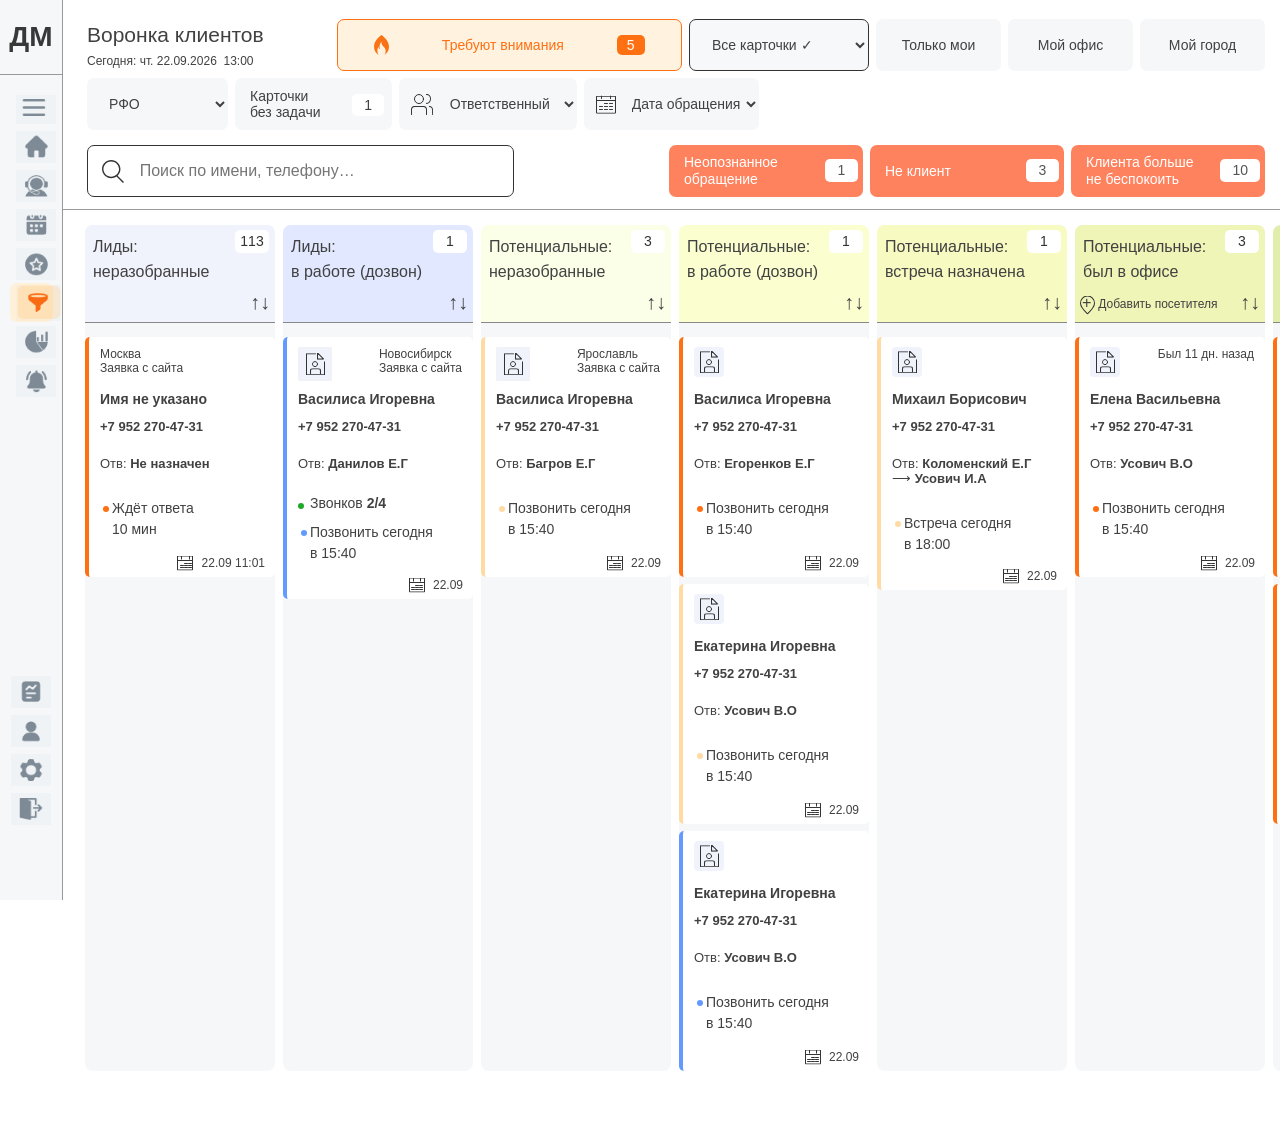
==== panel-notification-2/index.html @ 46eb3a43 "add new version panel-notification" ====
<!doctype html>
<html lang="ru">

<head>
    <meta charset="UTF-8">
    <meta name="viewport" content="width=device-width, initial-scale=1">
    <title>ДМ — Воронка клиентов</title>
    <link rel="stylesheet" href="styles.css">
</head>

<body>
    <aside class="sidebar"><a class="brand" href="./" aria-label="Главная">ДМ</a>
        <nav id="navigation" aria-label="Навигация">
            <button class="nav-item" title="Меню" type="button" aria-label="Меню"><span class="figma-menu-icon" aria-hidden="true"><img src="assets/icons/figma-783.png" alt="" width="40" height="318" style="top:3.9241px"></span></button>
            <button class="nav-item" title="Главная" type="button" aria-label="Главная"><span class="figma-menu-icon" aria-hidden="true"><img src="assets/icons/figma-783.png" alt="" width="40" height="318" style="top:-54.0405px"></span></button>
            <button class="nav-item" title="Клиенты" type="button" aria-label="Клиенты"><span class="figma-menu-icon" aria-hidden="true"><img src="assets/icons/figma-783.png" alt="" width="40" height="318" style="top:-92.6835px"></span></button>
            <button class="nav-item" title="Календарь" type="button" aria-label="Календарь"><span class="figma-menu-icon" aria-hidden="true"><img src="assets/icons/figma-783.png" alt="" width="40" height="318" style="top:-131.3266px"></span></button>
            <button class="nav-item" title="Избранное" type="button" aria-label="Избранное"><span class="figma-menu-icon" aria-hidden="true"><img src="assets/icons/figma-783.png" alt="" width="40" height="318" style="top:-169.9696px"></span></button>
            <button class="nav-item active" title="Воронка клиентов" type="button" aria-label="Воронка клиентов"><span class="figma-menu-icon active-funnel" aria-hidden="true"><img src="assets/icons/figma-784.png" alt="" width="45" height="36"></span></button>
            <button class="nav-item" title="Статистика" type="button" aria-label="Статистика"><span class="figma-menu-icon" aria-hidden="true"><img src="assets/icons/figma-783.png" alt="" width="40" height="318" style="top:-247.2557px"></span></button>
            <button class="nav-item" title="Уведомления" type="button" aria-label="Уведомления"><span class="figma-menu-icon" aria-hidden="true"><img src="assets/icons/figma-783.png" alt="" width="40" height="318" style="top:-285.8987px"></span></button>
        </nav>
        <div class="sidebar-bottom" id="bottom-navigation">
            <span class="nav-item" title="Отчеты"><span class="figma-menu-icon" aria-hidden="true"><img src="assets/icons/figma-781.png" alt="" width="46" height="227" style="top:-17.1210px"></span></span>
            <span class="nav-item" title="Профиль"><span class="figma-menu-icon" aria-hidden="true"><img src="assets/icons/figma-781.png" alt="" width="46" height="227" style="top:-55.8968px"></span></span>
            <span class="nav-item" title="Настройки"><span class="figma-menu-icon" aria-hidden="true"><img src="assets/icons/figma-781.png" alt="" width="46" height="227" style="top:-94.6726px"></span></span>
            <span class="nav-item" title="Выход"><span class="figma-menu-icon" aria-hidden="true"><img src="assets/icons/figma-781.png" alt="" width="46" height="227" style="top:-133.4484px"></span></span>
        </div>
    </aside>
    <main>
        <header class="toolbar">
            <div class="heading">
                <h1>Воронка клиентов</h1><small>Сегодня: чт. 22.09.2026&nbsp; 13:00</small></div>
            <button class="attention" id="attention"> <span class="figma-icon icon-fire" aria-hidden="true" style="width:14.8820px;height:20.0000px"><img src="assets/icons/figma-792.svg" alt="" width="14.882" height="20" style="left:0.0000px;top:0.0000px"></span> Требуют внимания <b>5</b></button>
            <select id="scope" aria-label="Набор карточек">
                <option value="all">Все карточки ✓</option>
                <option value="attention">Требуют внимания</option>
            </select>
            <button class="filter" data-filter="mine">Только мои</button>
            <button class="filter" data-filter="office">Мой офис</button>
            <button class="filter" data-filter="city">Мой город</button>
            <select id="rfo" aria-label="РФО">
                <option value="">РФО</option>
                <option>Москва</option>
                <option>Новосибирск</option>
                <option>Ярославль</option>
            </select>
            <button class="filter no-task" data-filter="no-task">Карточки<br>без задачи <b>1</b></button>
            <label class="select-icon">
                <span><span class="figma-icon icon-users" aria-hidden="true" style="width:22.7559px;height:20.9999px"><img src="assets/icons/figma-797.svg" alt="" width="4.397" height="8.921" style="left:18.3589px;top:12.0788px"><img src="assets/icons/figma-798.svg" alt="" width="5.444" height="9.889" style="left:15.1613px;top:0.0716px"><img src="assets/icons/figma-799.svg" alt="" width="16.484" height="8.921" style="left:0.0000px;top:12.0789px"><img src="assets/icons/figma-800.svg" alt="" width="10.032" height="10.032" style="left:3.2261px;top:0.0000px"></span></span>
                <select id="owner" aria-label="Ответственный">
                    <option value="">Ответственный</option>
                    <option>Усович В.О</option>
                    <option>Данилов Е.Г</option>
                    <option>Багров Е.Г</option>
                    <option>Егоренков Е.Г</option>
                    <option>Коломенский Е.Г</option>
                    <option>Фирстов О.Е</option>
                </select>
            </label>
            <label class="select-icon"><span><span class="figma-icon icon-calendar" aria-hidden="true" style="width:20.0000px;height:18.7426px"><img src="assets/icons/figma-1163.svg" alt="" width="20" height="17.765" style="left:0.0000px;top:0.9776px"><img src="assets/icons/figma-1164.svg" alt="" width="1" height="4.436" style="left:4.8896px;top:0.0000px"><img src="assets/icons/figma-1165.svg" alt="" width="1" height="4.436" style="left:14.1769px;top:0.0000px"><img src="assets/icons/figma-1166.svg" alt="" width="20" height="1" style="left:0.0000px;top:5.5299px"><img src="assets/icons/figma-1167.svg" alt="" width="4.333" height="1" style="left:7.8300px;top:8.4754px"><img src="assets/icons/figma-1168.svg" alt="" width="4.333" height="1" style="left:12.8064px;top:8.4754px"><img src="assets/icons/figma-1169.svg" alt="" width="4.333" height="1" style="left:7.8300px;top:14.4627px"><img src="assets/icons/figma-1170.svg" alt="" width="4.333" height="1" style="left:12.8064px;top:14.4627px"><img src="assets/icons/figma-1171.svg" alt="" width="4.333" height="1" style="left:3.0101px;top:14.4627px"><img src="assets/icons/figma-1172.svg" alt="" width="4.333" height="1" style="left:7.8300px;top:11.4691px"><img src="assets/icons/figma-1173.svg" alt="" width="4.333" height="1" style="left:12.8064px;top:11.4691px"><img src="assets/icons/figma-1174.svg" alt="" width="4.333" height="1" style="left:3.0101px;top:11.3892px"></span></span>
                <select id="date" aria-label="Дата обращения">
                    <option value="">Дата обращения</option>
                    <option value="asc">Сначала старые</option>
                    <option value="desc">Сначала новые</option>
                </select>
            </label>
            <div class="second-row">
                <label class="search">
                    <span><span class="figma-icon icon-search" aria-hidden="true" style="width:21.7000px;height:23.0000px"><img src="assets/icons/figma-1143.svg" alt="" width="21.7" height="23" style="left:0.0000px;top:0.0000px"></span></span>
                    <input id="search" placeholder="Поиск по имени, телефону…" aria-label="Поиск по имени и телефону">
                </label>
                <div class="status-filters">
                    <button data-status="unknown">Неопознанное<br>обращение <b>1</b></button>
                    <button data-status="nonclient">Не клиент <b>3</b></button>
                    <button data-status="stop">Клиента больше<br>не беспокоить <b>10</b></button>
                </div>
            </div>
        </header>
        <section class="board" id="board" aria-label="Воронка клиентов">
            <section class="column" data-stage="0" style="--tint:#f0f2fc">
                <header class="column-head"><span class="count">113</span>
                    <div class="title">Лиды:<br>неразобранные</div><button class="sort" data-sort="0" aria-label="Изменить порядок карточек">↑↓</button></header>
                <div class="cards">
                    <article class="card" draggable="true" title="Перетащите карточку в колонку справа или измените её порядок" tabindex="0" role="button" data-id="0" data-city="Москва" data-attention="true" aria-label="Карточка: Имя не указано" style="--accent:#ff7013;--shade:#fff5ee">
                        <div class="card-top"><span>Москва<br>Заявка с сайта</span></div>
                        <h3>Имя не указано</h3>
                        <div class="phone">+7 952 270-47-31</div>
                        <div class="owner">Отв: <strong>Не назначен</strong></div>

                        <div class="task highlight hover-only">Ждёт ответа<br>10 мин</div>
                        <div class="card-date"><span class="figma-icon icon-card-calendar" aria-hidden="true" style="width:16.3314px;height:15.3170px"><img src="assets/icons/figma-1109.svg" alt="" width="16.331" height="14.528" style="left:0.0004px;top:0.7890px"><img src="assets/icons/figma-1110.svg" alt="" width="1" height="3.773" style="left:3.9456px;top:0.0000px"><img src="assets/icons/figma-1111.svg" alt="" width="1" height="3.773" style="left:11.4397px;top:0.0000px"><img src="assets/icons/figma-1112.svg" alt="" width="16.331" height="1" style="left:0.0000px;top:4.4622px"><img src="assets/icons/figma-1113.svg" alt="" width="3.69" height="1" style="left:6.3182px;top:6.8391px"><img src="assets/icons/figma-1114.svg" alt="" width="3.69" height="1" style="left:10.3337px;top:6.8391px"><img src="assets/icons/figma-1115.svg" alt="" width="3.69" height="1" style="left:6.3182px;top:11.6704px"><img src="assets/icons/figma-1116.svg" alt="" width="3.69" height="1" style="left:10.3337px;top:11.6704px"><img src="assets/icons/figma-1117.svg" alt="" width="3.69" height="1" style="left:2.4290px;top:11.6704px"><img src="assets/icons/figma-1118.svg" alt="" width="3.69" height="1" style="left:6.3182px;top:9.2547px"><img src="assets/icons/figma-1119.svg" alt="" width="3.69" height="1" style="left:10.3337px;top:9.2547px"><img src="assets/icons/figma-1120.svg" alt="" width="3.69" height="1" style="left:2.4290px;top:9.1903px"></span> <span class="date-value">22.09 11:01</span></div>
                    </article>
                </div>
            </section>
            <section class="column" data-stage="1" style="--tint:#e1e8ff">
                <header class="column-head"><span class="count">1</span>
                    <div class="title">Лиды:<br>в работе (дозвон)</div><button class="sort" data-sort="1" aria-label="Изменить порядок карточек">↑↓</button></header>
                <div class="cards">
                    <article class="card" draggable="true" title="Перетащите карточку в колонку справа или измените её порядок" tabindex="0" role="button" data-id="1" data-city="Новосибирск" data-attention="false" aria-label="Карточка: Василиса Игоревна" style="--accent:#639aff;--shade:#edf3ff">
                        <div class="card-top"><span class="document-icon"><span class="figma-icon icon-document" aria-hidden="true" style="width:30.0000px;height:30.0000px"><img src="assets/icons/figma-809.svg" alt="" width="30" height="30" style="left:0.0000px;top:0.0000px"><img src="assets/icons/figma-810.svg" alt="" width="18.654" height="22.185" style="left:5.5591px;top:3.9073px"><img src="assets/icons/figma-811.svg" alt="" width="6.64761" height="6.64761" style="left:17.3275px;top:4.1456px"><img src="assets/icons/figma-812.svg" alt="" width="10.581" height="6.349" style="left:9.5958px;top:18.8675px"><img src="assets/icons/figma-813.svg" alt="" width="6.107" height="6.106" style="left:11.8324px;top:12.0384px"></span></span><span>Новосибирск<br>Заявка с сайта</span></div>
                        <h3>Василиса Игоревна</h3>
                        <div class="phone">+7 952 270-47-31</div>
                        <div class="owner">Отв: <strong>Данилов Е.Г</strong></div>
                        <div class="calls">Звонков <strong>2/4</strong></div>
                        <div class="task highlight hover-only">Позвонить сегодня<br>в 15:40</div>
                        <div class="card-date"><span class="figma-icon icon-card-calendar" aria-hidden="true" style="width:16.3314px;height:15.3170px"><img src="assets/icons/figma-1109.svg" alt="" width="16.331" height="14.528" style="left:0.0004px;top:0.7890px"><img src="assets/icons/figma-1110.svg" alt="" width="1" height="3.773" style="left:3.9456px;top:0.0000px"><img src="assets/icons/figma-1111.svg" alt="" width="1" height="3.773" style="left:11.4397px;top:0.0000px"><img src="assets/icons/figma-1112.svg" alt="" width="16.331" height="1" style="left:0.0000px;top:4.4622px"><img src="assets/icons/figma-1113.svg" alt="" width="3.69" height="1" style="left:6.3182px;top:6.8391px"><img src="assets/icons/figma-1114.svg" alt="" width="3.69" height="1" style="left:10.3337px;top:6.8391px"><img src="assets/icons/figma-1115.svg" alt="" width="3.69" height="1" style="left:6.3182px;top:11.6704px"><img src="assets/icons/figma-1116.svg" alt="" width="3.69" height="1" style="left:10.3337px;top:11.6704px"><img src="assets/icons/figma-1117.svg" alt="" width="3.69" height="1" style="left:2.4290px;top:11.6704px"><img src="assets/icons/figma-1118.svg" alt="" width="3.69" height="1" style="left:6.3182px;top:9.2547px"><img src="assets/icons/figma-1119.svg" alt="" width="3.69" height="1" style="left:10.3337px;top:9.2547px"><img src="assets/icons/figma-1120.svg" alt="" width="3.69" height="1" style="left:2.4290px;top:9.1903px"></span> <span class="date-value">22.09 </span></div>
                    </article>
                </div>
            </section>
            <section class="column" data-stage="2" style="--tint:#fcffe8">
                <header class="column-head"><span class="count">3</span>
                    <div class="title">Потенциальные:<br>неразобранные</div><button class="sort" data-sort="2" aria-label="Изменить порядок карточек">↑↓</button></header>
                <div class="cards">
                    <article class="card" draggable="true" title="Перетащите карточку в колонку справа или измените её порядок" tabindex="0" role="button" data-id="2" data-city="Ярославль" data-attention="false" aria-label="Карточка: Василиса Игоревна" style="--accent:#ffdaa2;--shade:#fff5ee">
                        <div class="card-top"><span class="document-icon"><span class="figma-icon icon-document" aria-hidden="true" style="width:30.0000px;height:30.0000px"><img src="assets/icons/figma-809.svg" alt="" width="30" height="30" style="left:0.0000px;top:0.0000px"><img src="assets/icons/figma-810.svg" alt="" width="18.654" height="22.185" style="left:5.5591px;top:3.9073px"><img src="assets/icons/figma-811.svg" alt="" width="6.64761" height="6.64761" style="left:17.3275px;top:4.1456px"><img src="assets/icons/figma-812.svg" alt="" width="10.581" height="6.349" style="left:9.5958px;top:18.8675px"><img src="assets/icons/figma-813.svg" alt="" width="6.107" height="6.106" style="left:11.8324px;top:12.0384px"></span></span><span>Ярославль<br>Заявка с сайта</span></div>
                        <h3>Василиса Игоревна</h3>
                        <div class="phone">+7 952 270-47-31</div>
                        <div class="owner">Отв: <strong>Багров Е.Г</strong></div>

                        <div class="task highlight hover-only">Позвонить сегодня<br>в 15:40</div>
                        <div class="card-date"><span class="figma-icon icon-card-calendar" aria-hidden="true" style="width:16.3314px;height:15.3170px"><img src="assets/icons/figma-1109.svg" alt="" width="16.331" height="14.528" style="left:0.0004px;top:0.7890px"><img src="assets/icons/figma-1110.svg" alt="" width="1" height="3.773" style="left:3.9456px;top:0.0000px"><img src="assets/icons/figma-1111.svg" alt="" width="1" height="3.773" style="left:11.4397px;top:0.0000px"><img src="assets/icons/figma-1112.svg" alt="" width="16.331" height="1" style="left:0.0000px;top:4.4622px"><img src="assets/icons/figma-1113.svg" alt="" width="3.69" height="1" style="left:6.3182px;top:6.8391px"><img src="assets/icons/figma-1114.svg" alt="" width="3.69" height="1" style="left:10.3337px;top:6.8391px"><img src="assets/icons/figma-1115.svg" alt="" width="3.69" height="1" style="left:6.3182px;top:11.6704px"><img src="assets/icons/figma-1116.svg" alt="" width="3.69" height="1" style="left:10.3337px;top:11.6704px"><img src="assets/icons/figma-1117.svg" alt="" width="3.69" height="1" style="left:2.4290px;top:11.6704px"><img src="assets/icons/figma-1118.svg" alt="" width="3.69" height="1" style="left:6.3182px;top:9.2547px"><img src="assets/icons/figma-1119.svg" alt="" width="3.69" height="1" style="left:10.3337px;top:9.2547px"><img src="assets/icons/figma-1120.svg" alt="" width="3.69" height="1" style="left:2.4290px;top:9.1903px"></span> <span class="date-value">22.09 </span></div>
                    </article>
                </div>
            </section>
            <section class="column" data-stage="3" style="--tint:#fbffd0">
                <header class="column-head"><span class="count">1</span>
                    <div class="title">Потенциальные:<br>в работе (дозвон)</div><button class="sort" data-sort="3" aria-label="Изменить порядок карточек">↑↓</button></header>
                <div class="cards">
                    <article class="card" draggable="true" title="Перетащите карточку в колонку справа или измените её порядок" tabindex="0" role="button" data-id="3" data-city="" data-attention="false" aria-label="Карточка: Василиса Игоревна" style="--accent:#ff7013;--shade:#fff5ee">
                        <div class="card-top"><span><span class="figma-icon icon-document" aria-hidden="true" style="width:30.0000px;height:30.0000px"><img src="assets/icons/figma-809.svg" alt="" width="30" height="30" style="left:0.0000px;top:0.0000px"><img src="assets/icons/figma-810.svg" alt="" width="18.654" height="22.185" style="left:5.5591px;top:3.9073px"><img src="assets/icons/figma-811.svg" alt="" width="6.64761" height="6.64761" style="left:17.3275px;top:4.1456px"><img src="assets/icons/figma-812.svg" alt="" width="10.581" height="6.349" style="left:9.5958px;top:18.8675px"><img src="assets/icons/figma-813.svg" alt="" width="6.107" height="6.106" style="left:11.8324px;top:12.0384px"></span></span></div>
                        <h3>Василиса Игоревна</h3>
                        <div class="phone">+7 952 270-47-31</div>
                        <div class="owner">Отв: <strong>Егоренков Е.Г</strong></div>

                        <div class="task highlight hover-only">Позвонить сегодня<br>в 15:40</div>
                        <div class="card-date"><span class="figma-icon icon-card-calendar" aria-hidden="true" style="width:16.3314px;height:15.3170px"><img src="assets/icons/figma-1109.svg" alt="" width="16.331" height="14.528" style="left:0.0004px;top:0.7890px"><img src="assets/icons/figma-1110.svg" alt="" width="1" height="3.773" style="left:3.9456px;top:0.0000px"><img src="assets/icons/figma-1111.svg" alt="" width="1" height="3.773" style="left:11.4397px;top:0.0000px"><img src="assets/icons/figma-1112.svg" alt="" width="16.331" height="1" style="left:0.0000px;top:4.4622px"><img src="assets/icons/figma-1113.svg" alt="" width="3.69" height="1" style="left:6.3182px;top:6.8391px"><img src="assets/icons/figma-1114.svg" alt="" width="3.69" height="1" style="left:10.3337px;top:6.8391px"><img src="assets/icons/figma-1115.svg" alt="" width="3.69" height="1" style="left:6.3182px;top:11.6704px"><img src="assets/icons/figma-1116.svg" alt="" width="3.69" height="1" style="left:10.3337px;top:11.6704px"><img src="assets/icons/figma-1117.svg" alt="" width="3.69" height="1" style="left:2.4290px;top:11.6704px"><img src="assets/icons/figma-1118.svg" alt="" width="3.69" height="1" style="left:6.3182px;top:9.2547px"><img src="assets/icons/figma-1119.svg" alt="" width="3.69" height="1" style="left:10.3337px;top:9.2547px"><img src="assets/icons/figma-1120.svg" alt="" width="3.69" height="1" style="left:2.4290px;top:9.1903px"></span> <span class="date-value">22.09 </span></div>
                    </article>
                    <article class="card" draggable="true" title="Перетащите карточку в колонку справа или измените её порядок" tabindex="0" role="button" data-id="4" data-city="" data-attention="true" aria-label="Карточка: Екатерина Игоревна" style="--accent:#ffdaa2;--shade:#fff5ee">
                        <div class="card-top"><span><span class="figma-icon icon-document" aria-hidden="true" style="width:30.0000px;height:30.0000px"><img src="assets/icons/figma-809.svg" alt="" width="30" height="30" style="left:0.0000px;top:0.0000px"><img src="assets/icons/figma-810.svg" alt="" width="18.654" height="22.185" style="left:5.5591px;top:3.9073px"><img src="assets/icons/figma-811.svg" alt="" width="6.64761" height="6.64761" style="left:17.3275px;top:4.1456px"><img src="assets/icons/figma-812.svg" alt="" width="10.581" height="6.349" style="left:9.5958px;top:18.8675px"><img src="assets/icons/figma-813.svg" alt="" width="6.107" height="6.106" style="left:11.8324px;top:12.0384px"></span></span></div>
                        <h3>Екатерина Игоревна</h3>
                        <div class="phone">+7 952 270-47-31</div>
                        <div class="owner">Отв: <strong>Усович В.О</strong></div>

                        <div class="task highlight hover-only">Позвонить сегодня<br>в 15:40</div>
                        <div class="card-date"><span class="figma-icon icon-card-calendar" aria-hidden="true" style="width:16.3314px;height:15.3170px"><img src="assets/icons/figma-1109.svg" alt="" width="16.331" height="14.528" style="left:0.0004px;top:0.7890px"><img src="assets/icons/figma-1110.svg" alt="" width="1" height="3.773" style="left:3.9456px;top:0.0000px"><img src="assets/icons/figma-1111.svg" alt="" width="1" height="3.773" style="left:11.4397px;top:0.0000px"><img src="assets/icons/figma-1112.svg" alt="" width="16.331" height="1" style="left:0.0000px;top:4.4622px"><img src="assets/icons/figma-1113.svg" alt="" width="3.69" height="1" style="left:6.3182px;top:6.8391px"><img src="assets/icons/figma-1114.svg" alt="" width="3.69" height="1" style="left:10.3337px;top:6.8391px"><img src="assets/icons/figma-1115.svg" alt="" width="3.69" height="1" style="left:6.3182px;top:11.6704px"><img src="assets/icons/figma-1116.svg" alt="" width="3.69" height="1" style="left:10.3337px;top:11.6704px"><img src="assets/icons/figma-1117.svg" alt="" width="3.69" height="1" style="left:2.4290px;top:11.6704px"><img src="assets/icons/figma-1118.svg" alt="" width="3.69" height="1" style="left:6.3182px;top:9.2547px"><img src="assets/icons/figma-1119.svg" alt="" width="3.69" height="1" style="left:10.3337px;top:9.2547px"><img src="assets/icons/figma-1120.svg" alt="" width="3.69" height="1" style="left:2.4290px;top:9.1903px"></span> <span class="date-value">22.09 </span></div>
                    </article>
                    <article class="card" draggable="true" title="Перетащите карточку в колонку справа или измените её порядок" tabindex="0" role="button" data-id="5" data-city="" data-attention="false" aria-label="Карточка: Екатерина Игоревна" style="--accent:#639aff;--shade:#edf3ff">
                        <div class="card-top"><span><span class="figma-icon icon-document" aria-hidden="true" style="width:30.0000px;height:30.0000px"><img src="assets/icons/figma-809.svg" alt="" width="30" height="30" style="left:0.0000px;top:0.0000px"><img src="assets/icons/figma-810.svg" alt="" width="18.654" height="22.185" style="left:5.5591px;top:3.9073px"><img src="assets/icons/figma-811.svg" alt="" width="6.64761" height="6.64761" style="left:17.3275px;top:4.1456px"><img src="assets/icons/figma-812.svg" alt="" width="10.581" height="6.349" style="left:9.5958px;top:18.8675px"><img src="assets/icons/figma-813.svg" alt="" width="6.107" height="6.106" style="left:11.8324px;top:12.0384px"></span></span></div>
                        <h3>Екатерина Игоревна</h3>
                        <div class="phone">+7 952 270-47-31</div>
                        <div class="owner">Отв: <strong>Усович В.О</strong></div>

                        <div class="task highlight hover-only">Позвонить сегодня<br>в 15:40</div>
                        <div class="card-date"><span class="figma-icon icon-card-calendar" aria-hidden="true" style="width:16.3314px;height:15.3170px"><img src="assets/icons/figma-1109.svg" alt="" width="16.331" height="14.528" style="left:0.0004px;top:0.7890px"><img src="assets/icons/figma-1110.svg" alt="" width="1" height="3.773" style="left:3.9456px;top:0.0000px"><img src="assets/icons/figma-1111.svg" alt="" width="1" height="3.773" style="left:11.4397px;top:0.0000px"><img src="assets/icons/figma-1112.svg" alt="" width="16.331" height="1" style="left:0.0000px;top:4.4622px"><img src="assets/icons/figma-1113.svg" alt="" width="3.69" height="1" style="left:6.3182px;top:6.8391px"><img src="assets/icons/figma-1114.svg" alt="" width="3.69" height="1" style="left:10.3337px;top:6.8391px"><img src="assets/icons/figma-1115.svg" alt="" width="3.69" height="1" style="left:6.3182px;top:11.6704px"><img src="assets/icons/figma-1116.svg" alt="" width="3.69" height="1" style="left:10.3337px;top:11.6704px"><img src="assets/icons/figma-1117.svg" alt="" width="3.69" height="1" style="left:2.4290px;top:11.6704px"><img src="assets/icons/figma-1118.svg" alt="" width="3.69" height="1" style="left:6.3182px;top:9.2547px"><img src="assets/icons/figma-1119.svg" alt="" width="3.69" height="1" style="left:10.3337px;top:9.2547px"><img src="assets/icons/figma-1120.svg" alt="" width="3.69" height="1" style="left:2.4290px;top:9.1903px"></span> <span class="date-value">22.09 </span></div>
                    </article>
                </div>
            </section>
            <section class="column" data-stage="4" style="--tint:#f7fac1">
                <header class="column-head"><span class="count">1</span>
                    <div class="title">Потенциальные:<br>встреча назначена</div><button class="sort" data-sort="4" aria-label="Изменить порядок карточек">↑↓</button></header>
                <div class="cards">
                    <article class="card" draggable="true" title="Перетащите карточку в колонку справа или измените её порядок" tabindex="0" role="button" data-id="6" data-city="" data-attention="false" aria-label="Карточка: Михаил Борисович" style="--accent:#ffdaa2;--shade:#fff5ee">
                        <div class="card-top"><span><span class="figma-icon icon-document" aria-hidden="true" style="width:30.0000px;height:30.0000px"><img src="assets/icons/figma-809.svg" alt="" width="30" height="30" style="left:0.0000px;top:0.0000px"><img src="assets/icons/figma-810.svg" alt="" width="18.654" height="22.185" style="left:5.5591px;top:3.9073px"><img src="assets/icons/figma-811.svg" alt="" width="6.64761" height="6.64761" style="left:17.3275px;top:4.1456px"><img src="assets/icons/figma-812.svg" alt="" width="10.581" height="6.349" style="left:9.5958px;top:18.8675px"><img src="assets/icons/figma-813.svg" alt="" width="6.107" height="6.106" style="left:11.8324px;top:12.0384px"></span></span></div>
                        <h3>Михаил Борисович</h3>
                        <div class="phone">+7 952 270-47-31</div>
                        <div class="owner">Отв: <strong>Коломенский Е.Г</strong><br>⟶ <strong>Усович И.А</strong></div>

                        <div class="task highlight hover-only">Встреча сегодня<br>в 18:00</div>
                        <div class="card-date"><span class="figma-icon icon-card-calendar" aria-hidden="true" style="width:16.3314px;height:15.3170px"><img src="assets/icons/figma-1109.svg" alt="" width="16.331" height="14.528" style="left:0.0004px;top:0.7890px"><img src="assets/icons/figma-1110.svg" alt="" width="1" height="3.773" style="left:3.9456px;top:0.0000px"><img src="assets/icons/figma-1111.svg" alt="" width="1" height="3.773" style="left:11.4397px;top:0.0000px"><img src="assets/icons/figma-1112.svg" alt="" width="16.331" height="1" style="left:0.0000px;top:4.4622px"><img src="assets/icons/figma-1113.svg" alt="" width="3.69" height="1" style="left:6.3182px;top:6.8391px"><img src="assets/icons/figma-1114.svg" alt="" width="3.69" height="1" style="left:10.3337px;top:6.8391px"><img src="assets/icons/figma-1115.svg" alt="" width="3.69" height="1" style="left:6.3182px;top:11.6704px"><img src="assets/icons/figma-1116.svg" alt="" width="3.69" height="1" style="left:10.3337px;top:11.6704px"><img src="assets/icons/figma-1117.svg" alt="" width="3.69" height="1" style="left:2.4290px;top:11.6704px"><img src="assets/icons/figma-1118.svg" alt="" width="3.69" height="1" style="left:6.3182px;top:9.2547px"><img src="assets/icons/figma-1119.svg" alt="" width="3.69" height="1" style="left:10.3337px;top:9.2547px"><img src="assets/icons/figma-1120.svg" alt="" width="3.69" height="1" style="left:2.4290px;top:9.1903px"></span> <span class="date-value">22.09 </span></div>
                    </article>
                </div>
            </section>
            <section class="column" data-stage="5" style="--tint:#eff4b7">
                <header class="column-head"><span class="count">3</span>
                    <div class="title">Потенциальные:<br>был в офисе</div><button class="add-visitor" id="add-visitor"><span class="figma-icon icon-pin" aria-hidden="true" style="width:15.0000px;height:18.5137px"><img src="assets/icons/figma-1186.svg" alt="" width="15" height="18.5137" style="left:0.0000px;top:0.0000px"><span class="visitor-plus">+</span></span> Добавить посетителя</button>
                    <button
                        class="sort" data-sort="5" aria-label="Изменить порядок карточек">↑↓</button>
                </header>
                <div class="cards">
                    <article class="card" draggable="true" title="Перетащите карточку в колонку справа или измените её порядок" tabindex="0" role="button" data-id="7" data-city="" data-attention="false" aria-label="Карточка: Елена Васильевна" style="--accent:#ff7013;--shade:#fff5ee">
                        <div class="card-top"><span><span class="figma-icon icon-document" aria-hidden="true" style="width:30.0000px;height:30.0000px"><img src="assets/icons/figma-809.svg" alt="" width="30" height="30" style="left:0.0000px;top:0.0000px"><img src="assets/icons/figma-810.svg" alt="" width="18.654" height="22.185" style="left:5.5591px;top:3.9073px"><img src="assets/icons/figma-811.svg" alt="" width="6.64761" height="6.64761" style="left:17.3275px;top:4.1456px"><img src="assets/icons/figma-812.svg" alt="" width="10.581" height="6.349" style="left:9.5958px;top:18.8675px"><img src="assets/icons/figma-813.svg" alt="" width="6.107" height="6.106" style="left:11.8324px;top:12.0384px"></span></span> &nbsp; Был 11 дн. назад</div>
                        <h3>Елена Васильевна</h3>
                        <div class="phone">+7 952 270-47-31</div>
                        <div class="owner">Отв: <strong>Усович В.О</strong></div>

                        <div class="task highlight hover-only">Позвонить сегодня<br>в 15:40</div>
                        <div class="card-date"><span class="figma-icon icon-card-calendar" aria-hidden="true" style="width:16.3314px;height:15.3170px"><img src="assets/icons/figma-1109.svg" alt="" width="16.331" height="14.528" style="left:0.0004px;top:0.7890px"><img src="assets/icons/figma-1110.svg" alt="" width="1" height="3.773" style="left:3.9456px;top:0.0000px"><img src="assets/icons/figma-1111.svg" alt="" width="1" height="3.773" style="left:11.4397px;top:0.0000px"><img src="assets/icons/figma-1112.svg" alt="" width="16.331" height="1" style="left:0.0000px;top:4.4622px"><img src="assets/icons/figma-1113.svg" alt="" width="3.69" height="1" style="left:6.3182px;top:6.8391px"><img src="assets/icons/figma-1114.svg" alt="" width="3.69" height="1" style="left:10.3337px;top:6.8391px"><img src="assets/icons/figma-1115.svg" alt="" width="3.69" height="1" style="left:6.3182px;top:11.6704px"><img src="assets/icons/figma-1116.svg" alt="" width="3.69" height="1" style="left:10.3337px;top:11.6704px"><img src="assets/icons/figma-1117.svg" alt="" width="3.69" height="1" style="left:2.4290px;top:11.6704px"><img src="assets/icons/figma-1118.svg" alt="" width="3.69" height="1" style="left:6.3182px;top:9.2547px"><img src="assets/icons/figma-1119.svg" alt="" width="3.69" height="1" style="left:10.3337px;top:9.2547px"><img src="assets/icons/figma-1120.svg" alt="" width="3.69" height="1" style="left:2.4290px;top:9.1903px"></span> <span class="date-value">22.09 </span></div>
                    </article>
                </div>
            </section>
            <section class="column" data-stage="6" style="--tint:#e1eeab">
                <header class="column-head"><span class="count">2</span>
                    <div class="title">Потенциальные:<br>онлайн-заказ</div><button class="sort" data-sort="6" aria-label="Изменить порядок карточек">↑↓</button></header>
                <div class="cards">
                    <article class="card" draggable="true" title="Перетащите карточку в колонку справа или измените её порядок" tabindex="0" role="button" data-id="8" data-city="" data-attention="true" aria-label="Карточка: Елена Васильевна" style="--accent:#ff7013;--shade:#fff5ee">
                        <div class="card-top"><span><span class="figma-icon icon-document" aria-hidden="true" style="width:30.0000px;height:30.0000px"><img src="assets/icons/figma-809.svg" alt="" width="30" height="30" style="left:0.0000px;top:0.0000px"><img src="assets/icons/figma-810.svg" alt="" width="18.654" height="22.185" style="left:5.5591px;top:3.9073px"><img src="assets/icons/figma-811.svg" alt="" width="6.64761" height="6.64761" style="left:17.3275px;top:4.1456px"><img src="assets/icons/figma-812.svg" alt="" width="10.581" height="6.349" style="left:9.5958px;top:18.8675px"><img src="assets/icons/figma-813.svg" alt="" width="6.107" height="6.106" style="left:11.8324px;top:12.0384px"></span></span><button class="bulb" aria-label="Комментарий"><span class="figma-icon icon-bulb" aria-hidden="true" style="width:17.0000px;height:24.7325px"><img src="assets/icons/figma-871.svg" alt="" width="16" height="23.7324" style="left:0.5000px;top:0.5000px"><img src="assets/icons/figma-872.svg" alt="" width="17" height="24.7325" style="left:0.0000px;top:0.0000px"></span></button>
                            <span
                                class="note">Клиент ожидает звонка</span>
                        </div>
                        <h3>Елена Васильевна</h3>
                        <div class="phone">+7 952 270-47-31</div>
                        <div class="owner">Отв: <strong>Усович В.О</strong></div>

                        <div class="task highlight hover-only">Позвонить сегодня<br>в 15:40</div>
                        <div class="card-date"><span class="figma-icon icon-card-calendar" aria-hidden="true" style="width:16.3314px;height:15.3170px"><img src="assets/icons/figma-1109.svg" alt="" width="16.331" height="14.528" style="left:0.0004px;top:0.7890px"><img src="assets/icons/figma-1110.svg" alt="" width="1" height="3.773" style="left:3.9456px;top:0.0000px"><img src="assets/icons/figma-1111.svg" alt="" width="1" height="3.773" style="left:11.4397px;top:0.0000px"><img src="assets/icons/figma-1112.svg" alt="" width="16.331" height="1" style="left:0.0000px;top:4.4622px"><img src="assets/icons/figma-1113.svg" alt="" width="3.69" height="1" style="left:6.3182px;top:6.8391px"><img src="assets/icons/figma-1114.svg" alt="" width="3.69" height="1" style="left:10.3337px;top:6.8391px"><img src="assets/icons/figma-1115.svg" alt="" width="3.69" height="1" style="left:6.3182px;top:11.6704px"><img src="assets/icons/figma-1116.svg" alt="" width="3.69" height="1" style="left:10.3337px;top:11.6704px"><img src="assets/icons/figma-1117.svg" alt="" width="3.69" height="1" style="left:2.4290px;top:11.6704px"><img src="assets/icons/figma-1118.svg" alt="" width="3.69" height="1" style="left:6.3182px;top:9.2547px"><img src="assets/icons/figma-1119.svg" alt="" width="3.69" height="1" style="left:10.3337px;top:9.2547px"><img src="assets/icons/figma-1120.svg" alt="" width="3.69" height="1" style="left:2.4290px;top:9.1903px"></span> <span class="date-value">22.09 </span></div>
                    </article>
                    <article class="card" draggable="true" title="Перетащите карточку в колонку справа или измените её порядок" tabindex="0" role="button" data-id="9" data-city="" data-attention="true" aria-label="Карточка: Елена Васильевна" style="--accent:#ff7013;--shade:#fff5ee">
                        <div class="card-top"><span><span class="figma-icon icon-document" aria-hidden="true" style="width:30.0000px;height:30.0000px"><img src="assets/icons/figma-809.svg" alt="" width="30" height="30" style="left:0.0000px;top:0.0000px"><img src="assets/icons/figma-810.svg" alt="" width="18.654" height="22.185" style="left:5.5591px;top:3.9073px"><img src="assets/icons/figma-811.svg" alt="" width="6.64761" height="6.64761" style="left:17.3275px;top:4.1456px"><img src="assets/icons/figma-812.svg" alt="" width="10.581" height="6.349" style="left:9.5958px;top:18.8675px"><img src="assets/icons/figma-813.svg" alt="" width="6.107" height="6.106" style="left:11.8324px;top:12.0384px"></span></span><button class="bulb" aria-label="Комментарий"><span class="figma-icon icon-bulb" aria-hidden="true" style="width:17.0000px;height:24.7325px"><img src="assets/icons/figma-871.svg" alt="" width="16" height="23.7324" style="left:0.5000px;top:0.5000px"><img src="assets/icons/figma-872.svg" alt="" width="17" height="24.7325" style="left:0.0000px;top:0.0000px"></span></button>
                            <span
                                class="note">Нужна цена установки обычной ограды</span>
                        </div>
                        <h3>Елена Васильевна</h3>
                        <div class="phone">+7 952 270-47-31</div>
                        <div class="owner">Отв: <strong>Усович В.О</strong></div>

                        <div class="task highlight hover-only">Позвонить сегодня<br>в 15:40</div>
                        <div class="card-date"><span class="figma-icon icon-card-calendar" aria-hidden="true" style="width:16.3314px;height:15.3170px"><img src="assets/icons/figma-1109.svg" alt="" width="16.331" height="14.528" style="left:0.0004px;top:0.7890px"><img src="assets/icons/figma-1110.svg" alt="" width="1" height="3.773" style="left:3.9456px;top:0.0000px"><img src="assets/icons/figma-1111.svg" alt="" width="1" height="3.773" style="left:11.4397px;top:0.0000px"><img src="assets/icons/figma-1112.svg" alt="" width="16.331" height="1" style="left:0.0000px;top:4.4622px"><img src="assets/icons/figma-1113.svg" alt="" width="3.69" height="1" style="left:6.3182px;top:6.8391px"><img src="assets/icons/figma-1114.svg" alt="" width="3.69" height="1" style="left:10.3337px;top:6.8391px"><img src="assets/icons/figma-1115.svg" alt="" width="3.69" height="1" style="left:6.3182px;top:11.6704px"><img src="assets/icons/figma-1116.svg" alt="" width="3.69" height="1" style="left:10.3337px;top:11.6704px"><img src="assets/icons/figma-1117.svg" alt="" width="3.69" height="1" style="left:2.4290px;top:11.6704px"><img src="assets/icons/figma-1118.svg" alt="" width="3.69" height="1" style="left:6.3182px;top:9.2547px"><img src="assets/icons/figma-1119.svg" alt="" width="3.69" height="1" style="left:10.3337px;top:9.2547px"><img src="assets/icons/figma-1120.svg" alt="" width="3.69" height="1" style="left:2.4290px;top:9.1903px"></span> <span class="date-value">22.09 </span></div>
                    </article>
                </div>
            </section>
            <section class="column" data-stage="7" style="--tint:#fff0d9">
                <header class="column-head"><span class="count">1</span>
                    <div class="title">Потенциальные:<br>отложенные<br><strong>менее 14 дн.</strong></div><button class="sort" data-sort="7" aria-label="Изменить порядок карточек">↑↓</button></header>
                <div class="cards">
                    <article class="card" draggable="true" title="Перетащите карточку в колонку справа или измените её порядок" tabindex="0" role="button" data-id="10" data-city="" data-attention="false" aria-label="Карточка: Василиса Игоревна" style="--accent:#639aff;--shade:#edf3ff">
                        <div class="card-top"><span><span class="figma-icon icon-document" aria-hidden="true" style="width:30.0000px;height:30.0000px"><img src="assets/icons/figma-809.svg" alt="" width="30" height="30" style="left:0.0000px;top:0.0000px"><img src="assets/icons/figma-810.svg" alt="" width="18.654" height="22.185" style="left:5.5591px;top:3.9073px"><img src="assets/icons/figma-811.svg" alt="" width="6.64761" height="6.64761" style="left:17.3275px;top:4.1456px"><img src="assets/icons/figma-812.svg" alt="" width="10.581" height="6.349" style="left:9.5958px;top:18.8675px"><img src="assets/icons/figma-813.svg" alt="" width="6.107" height="6.106" style="left:11.8324px;top:12.0384px"></span></span></div>
                        <h3>Василиса Игоревна</h3>
                        <div class="phone">+7 952 270-47-31</div>
                        <div class="owner">Отв: <strong>Фирстов О.Е</strong></div>

                        <div class="task highlight hover-only">Вернуться к клиенту<br>12.11</div>
                        <div class="card-date"><span class="figma-icon icon-card-calendar" aria-hidden="true" style="width:16.3314px;height:15.3170px"><img src="assets/icons/figma-1109.svg" alt="" width="16.331" height="14.528" style="left:0.0004px;top:0.7890px"><img src="assets/icons/figma-1110.svg" alt="" width="1" height="3.773" style="left:3.9456px;top:0.0000px"><img src="assets/icons/figma-1111.svg" alt="" width="1" height="3.773" style="left:11.4397px;top:0.0000px"><img src="assets/icons/figma-1112.svg" alt="" width="16.331" height="1" style="left:0.0000px;top:4.4622px"><img src="assets/icons/figma-1113.svg" alt="" width="3.69" height="1" style="left:6.3182px;top:6.8391px"><img src="assets/icons/figma-1114.svg" alt="" width="3.69" height="1" style="left:10.3337px;top:6.8391px"><img src="assets/icons/figma-1115.svg" alt="" width="3.69" height="1" style="left:6.3182px;top:11.6704px"><img src="assets/icons/figma-1116.svg" alt="" width="3.69" height="1" style="left:10.3337px;top:11.6704px"><img src="assets/icons/figma-1117.svg" alt="" width="3.69" height="1" style="left:2.4290px;top:11.6704px"><img src="assets/icons/figma-1118.svg" alt="" width="3.69" height="1" style="left:6.3182px;top:9.2547px"><img src="assets/icons/figma-1119.svg" alt="" width="3.69" height="1" style="left:10.3337px;top:9.2547px"><img src="assets/icons/figma-1120.svg" alt="" width="3.69" height="1" style="left:2.4290px;top:9.1903px"></span> <span class="date-value">22.09 </span></div>
                    </article>
                </div>
            </section>
            <section class="column" data-stage="8" style="--tint:#ff825e">
                <header class="column-head"><span class="count">1</span>
                    <div class="title">Потенциальные:<br>отложенные<br><strong>более 14 дн.</strong></div><button class="sort" data-sort="8" aria-label="Изменить порядок карточек">↑↓</button></header>
                <div class="cards">
                    <article class="card" draggable="true" title="Перетащите карточку в колонку справа или измените её порядок" tabindex="0" role="button" data-id="11" data-city="" data-attention="true" aria-label="Карточка: Елена Васильевна" style="--accent:#ff7013;--shade:#fff5ee">
                        <div class="card-top"><span><span class="figma-icon icon-document" aria-hidden="true" style="width:30.0000px;height:30.0000px"><img src="assets/icons/figma-809.svg" alt="" width="30" height="30" style="left:0.0000px;top:0.0000px"><img src="assets/icons/figma-810.svg" alt="" width="18.654" height="22.185" style="left:5.5591px;top:3.9073px"><img src="assets/icons/figma-811.svg" alt="" width="6.64761" height="6.64761" style="left:17.3275px;top:4.1456px"><img src="assets/icons/figma-812.svg" alt="" width="10.581" height="6.349" style="left:9.5958px;top:18.8675px"><img src="assets/icons/figma-813.svg" alt="" width="6.107" height="6.106" style="left:11.8324px;top:12.0384px"></span></span><button class="bulb" aria-label="Комментарий"><span class="figma-icon icon-bulb" aria-hidden="true" style="width:17.0000px;height:24.7325px"><img src="assets/icons/figma-871.svg" alt="" width="16" height="23.7324" style="left:0.5000px;top:0.5000px"><img src="assets/icons/figma-872.svg" alt="" width="17" height="24.7325" style="left:0.0000px;top:0.0000px"></span></button>
                            <span
                                class="note">Свяжитесь с клиентом</span>
                        </div>
                        <h3>Елена Васильевна</h3>
                        <div class="phone">+7 952 270-47-31</div>
                        <div class="owner">Отв: <strong>Усович В.О</strong></div>

                        <div class="task highlight hover-only">Просрочка<br>11 дн. 07 ч. 13 мин.</div>
                        <div class="card-date"><span class="figma-icon icon-card-calendar" aria-hidden="true" style="width:16.3314px;height:15.3170px"><img src="assets/icons/figma-1109.svg" alt="" width="16.331" height="14.528" style="left:0.0004px;top:0.7890px"><img src="assets/icons/figma-1110.svg" alt="" width="1" height="3.773" style="left:3.9456px;top:0.0000px"><img src="assets/icons/figma-1111.svg" alt="" width="1" height="3.773" style="left:11.4397px;top:0.0000px"><img src="assets/icons/figma-1112.svg" alt="" width="16.331" height="1" style="left:0.0000px;top:4.4622px"><img src="assets/icons/figma-1113.svg" alt="" width="3.69" height="1" style="left:6.3182px;top:6.8391px"><img src="assets/icons/figma-1114.svg" alt="" width="3.69" height="1" style="left:10.3337px;top:6.8391px"><img src="assets/icons/figma-1115.svg" alt="" width="3.69" height="1" style="left:6.3182px;top:11.6704px"><img src="assets/icons/figma-1116.svg" alt="" width="3.69" height="1" style="left:10.3337px;top:11.6704px"><img src="assets/icons/figma-1117.svg" alt="" width="3.69" height="1" style="left:2.4290px;top:11.6704px"><img src="assets/icons/figma-1118.svg" alt="" width="3.69" height="1" style="left:6.3182px;top:9.2547px"><img src="assets/icons/figma-1119.svg" alt="" width="3.69" height="1" style="left:10.3337px;top:9.2547px"><img src="assets/icons/figma-1120.svg" alt="" width="3.69" height="1" style="left:2.4290px;top:9.1903px"></span> <span class="date-value">22.09 </span></div>
                    </article>
                </div>
            </section>
        </section>
        <p class="empty" id="empty" hidden>Карточки не найдены. Измените поиск или фильтры.</p>
    </main>
    <dialog id="client-dialog">
        <form method="dialog"><button class="close" aria-label="Закрыть">×</button></form>
        <div id="client-details">
            <h2 data-detail="name"></h2>
            <p>
                <a data-detail="phone"></a>
            </p>
            <p>Ответственный: <strong data-detail="owner"></strong></p>
            <p data-detail="city-row">Город: <span data-detail="city"></span></p>
            <p data-detail="task"></p>
            <p data-detail="note"></p>
            <p>Дата обращения: <span data-detail="date"></span></p>
        </div>
    </dialog>
    <dialog id="add-dialog">
        <form id="add-form"><button type="button" class="close" id="close-add" aria-label="Закрыть">×</button>
            <h2>Добавить посетителя</h2><label>Имя<input name="name" required placeholder="Имя клиента"></label><label>Телефон<input name="phone" required type="tel" placeholder="+7"></label><label>Ответственный<input name="owner" value="Усович В.О" required></label>
            <button class="submit" type="submit">Добавить</button>
        </form>
    </dialog>
    <template id="visitor-template">
<article class="card" draggable="true" title="Перетащите карточку в колонку справа или измените её порядок" tabindex="0" role="button" data-id="" data-city="" data-attention="false" aria-label="Карточка: " style="--accent:#ff7013;--shade:#fff5ee">
                        <div class="card-top"><span><span class="figma-icon icon-document" aria-hidden="true" style="width:30.0000px;height:30.0000px"><img src="assets/icons/figma-809.svg" alt="" width="30" height="30" style="left:0.0000px;top:0.0000px"><img src="assets/icons/figma-810.svg" alt="" width="18.654" height="22.185" style="left:5.5591px;top:3.9073px"><img src="assets/icons/figma-811.svg" alt="" width="6.64761" height="6.64761" style="left:17.3275px;top:4.1456px"><img src="assets/icons/figma-812.svg" alt="" width="10.581" height="6.349" style="left:9.5958px;top:18.8675px"><img src="assets/icons/figma-813.svg" alt="" width="6.107" height="6.106" style="left:11.8324px;top:12.0384px"></span></span></div>
                        <h3></h3>
                        <div class="phone"></div>
                        <div class="owner">Отв: <strong></strong></div>
                        
                        <div class="task highlight hover-only">Позвонить сегодня<br>в 15:40</div>
                        <div class="card-date"><span class="figma-icon icon-card-calendar" aria-hidden="true" style="width:16.3314px;height:15.3170px"><img src="assets/icons/figma-1109.svg" alt="" width="16.331" height="14.528" style="left:0.0004px;top:0.7890px"><img src="assets/icons/figma-1110.svg" alt="" width="1" height="3.773" style="left:3.9456px;top:0.0000px"><img src="assets/icons/figma-1111.svg" alt="" width="1" height="3.773" style="left:11.4397px;top:0.0000px"><img src="assets/icons/figma-1112.svg" alt="" width="16.331" height="1" style="left:0.0000px;top:4.4622px"><img src="assets/icons/figma-1113.svg" alt="" width="3.69" height="1" style="left:6.3182px;top:6.8391px"><img src="assets/icons/figma-1114.svg" alt="" width="3.69" height="1" style="left:10.3337px;top:6.8391px"><img src="assets/icons/figma-1115.svg" alt="" width="3.69" height="1" style="left:6.3182px;top:11.6704px"><img src="assets/icons/figma-1116.svg" alt="" width="3.69" height="1" style="left:10.3337px;top:11.6704px"><img src="assets/icons/figma-1117.svg" alt="" width="3.69" height="1" style="left:2.4290px;top:11.6704px"><img src="assets/icons/figma-1118.svg" alt="" width="3.69" height="1" style="left:6.3182px;top:9.2547px"><img src="assets/icons/figma-1119.svg" alt="" width="3.69" height="1" style="left:10.3337px;top:9.2547px"><img src="assets/icons/figma-1120.svg" alt="" width="3.69" height="1" style="left:2.4290px;top:9.1903px"></span> <span class="date-value">22.09 </span></div>
                    </article>
    </template>
    <div class="drop-placeholder" id="drop-placeholder" aria-hidden="true" hidden></div>
    <script src="app.js"></script>
</body>

</html>
---- panel-notification-2/styles.css ----
:root {
    font-family: Arial, Helvetica, sans-serif;
    color: #414141;
    background: #fff;
    font-size: 14px;
    --orange: #ff7013;
    --blue: #639aff
}

* {
    box-sizing: border-box
}

body {
    margin: 0
}

button,
input,
select {
    font: inherit;
    color: inherit
}

button,
select {
    cursor: pointer
}

button {
    border: 0
}

button:focus-visible,
a:focus-visible,
select:focus-visible,
input:focus-visible {
    outline: 2px solid #ff7013;
    outline-offset: 3px
}

svg {
    width: 22px;
    height: 22px;
    fill: none;
    stroke: currentColor;
    stroke-width: 1.5;
    stroke-linecap: round;
    stroke-linejoin: round;
    vertical-align: middle
}

.sidebar {
    position: fixed;
    inset: 0 auto 0 0;
    width: 63px;
    background: #f5f7f9;
    border-right: 1px solid #999;
    display: flex;
    flex-direction: column;
    align-items: center
}

.brand {
    height: 75px;
    width: 100%;
    border-bottom: 1px solid #999;
    display: grid;
    place-items: center;
    font-weight: bold;
    font-size: 28px;
    text-decoration: none;
    color: #383838
}

.sidebar nav {
    padding-top: 13px
}

.nav-item {
    display: grid;
    place-items: center;
    width: 43px;
    height: 39px;
    border-radius: 7px;
    color: #87959e;
    background: transparent;
    margin: 0 auto
}

.nav-item.active {
    background: #fff0d9;
    color: var(--orange)
}

.nav-item svg {
    width: 24px;
    height: 24px
}

.sidebar-bottom {
    margin-top: auto;
    padding-bottom: 72px
}

main {
    margin-left: 63px
}

.toolbar {
    padding: 19px 15px 12px 24px;
    border-bottom: 1px solid #999;
    display: flex;
    align-items: center;
    gap: 8px;
    flex-wrap: wrap
}

.heading {
    flex: 1.05;
    min-width: 198px
}

.heading h1 {
    font-size: 21px;
    font-weight: 500;
    margin: 0 0 5px
}

.heading small {
    font-size: 12px;
    white-space: nowrap
}

.toolbar>button,
.toolbar>select,
.select-icon {
    height: 52px;
    border-radius: 7px;
    background: #f5f7f9;
    flex: 1;
    min-width: 112px
}

.toolbar>button {
    font-size: 14px
}

.toolbar>select {
    border: 0;
    padding: 0 18px
}

.toolbar .attention {
    min-width: 221px;
    flex: 1.4;
    border: 1px solid var(--orange);
    color: var(--orange);
    background: #fff2df;
    display: flex;
    align-items: center;
    justify-content: space-around;
    padding: 0 10px
}

.fire {
    font-size: 27px;
    font-weight: bold
}

b {
    font-weight: 500
}

.toolbar b,
.status-filters b {
    background: #fff;
    border-radius: 5px;
    padding: 3px 12px
}

.toolbar .attention b {
    background: var(--orange);
    color: #fff;
    padding: 2px 10px
}

.toolbar #scope {
    border: 1px solid #333;
    background: #f7f8fa;
    min-width: 155px
}

.select-icon {
    display: flex;
    align-items: center;
    padding-left: 12px;
    flex: 1.3;
    min-width: 175px
}

.select-icon select {
    width: 100%;
    height: 100%;
    border: 0;
    background: transparent;
    font-size: 14px;
    padding-left: 12px
}

.no-task {
    position: relative;
    text-align: left;
    padding-left: 15px
}

.no-task b {
    position: absolute;
    right: 8px;
    top: 16px
}

.second-row {
    display: flex;
    justify-content: space-between;
    width: 100%;
    padding-top: 8px;
    gap: 18px
}

.search {
    width: 427px;
    display: flex;
    align-items: center;
    gap: 14px;
    border: 1px solid #333;
    border-radius: 7px;
    height: 52px;
    padding: 0 14px
}

.search input {
    border: 0;
    outline: none;
    width: 100%;
    background: transparent;
    font-size: 16px
}

.status-filters {
    display: flex;
    gap: 7px
}

.status-filters button {
    background: #ff825e;
    color: white;
    text-align: left;
    position: relative;
    padding: 9px 48px 9px 15px;
    border-radius: 7px;
    min-width: 194px;
    line-height: 17px
}

.status-filters b {
    color: #555;
    position: absolute;
    right: 5px;
    top: 14px;
    min-width: 33px;
    text-align: center
}

.filter.active,
.status-filters .active {
    box-shadow: inset 0 0 0 2px #ff7013;
    background: #fff0df;
    color: #f36b0a
}

.board {
    display: grid;
    grid-template-columns: repeat(9, minmax(190px, 1fr));
    gap: 8px;
    padding: 15px 14px 68px 22px;
    overflow-x: auto;
    min-height: calc(100vh - 150px)
}

.column {
    background: #f5f7f9;
    border-radius: 8px;
    min-height: 1210px
}

.column-head {
    border-radius: 8px 8px 0 0
}

.column-head {
    height: 98px;
    padding: 9px 8px;
    position: relative;
    background: var(--tint);
    border-bottom: 1px solid #888;
    line-height: 25px
}

.column-head .count {
    position: absolute;
    right: 6px;
    top: 5px;
    background: white;
    color: #333;
    border-radius: 5px;
    min-width: 34px;
    text-align: center;
    line-height: 23px;
    font-size: 14px
}

.column-head .title {
    padding-right: 29px;
    font-size: 16px
}

.column-head .sort {
    position: absolute;
    bottom: 7px;
    right: 5px;
    background: transparent;
    font-size: 20px;
    padding: 0
}

.add-visitor {
    position: absolute;
    bottom: 5px;
    left: 5px;
    padding: 0;
    font-size: 12px;
    background: none
}

.add-visitor svg {
    width: 18px
}

.column:last-child .column-head {
    color: #fff
}

.cards {
    padding-top: 14px;
    display: flex;
    flex-direction: column;
    gap: 7px
}

.card {
    position: relative;
    background: white;
    border-left: 4px solid var(--accent);
    border-radius: 5px;
    min-height: 240px;
    padding: 10px 11px 32px;
    font-size: 14px;
    cursor: pointer
}

.card:hover {
    box-shadow: 0 3px 10px #25344718
}

.card-top {
    height: 42px;
    display: flex;
    align-items: flex-start;
    justify-content: space-between;
    font-size: 12px
}

.document-icon {
    background: #f0f2f8;
    padding: 2px;
    color: #3d454d
}

.document-icon svg {
    width: 24px;
    height: 24px
}

.card h3 {
    font-size: 14px;
    margin: 2px 0 12px;
    font-weight: 600
}

.phone {
    font-size: 13px;
    font-weight: 600;
    margin-bottom: 22px
}

.owner {
    font-size: 13px;
    margin-bottom: 24px
}

.owner strong {
    font-weight: 600
}

.task {
    line-height: 21px;
    position: relative;
    padding-left: 12px;
    margin-top: 8px
}

.task:before,
.calls:before {
    content: '';
    width: 6px;
    height: 6px;
    background: var(--accent);
    position: absolute;
    left: 0;
    top: 8px;
    border-radius: 50%
}

.task.highlight {
    background: var(--shade, #fff4eb);
    margin-left: -2px;
    padding-left: 14px;
    border-radius: 7px;
    padding-top: 3px;
    padding-bottom: 3px
}

.task.highlight:before {
    left: 5px;
    top: 11px
}

.calls {
    position: relative;
    padding-left: 12px;
    margin-bottom: 4px
}

.calls:before {
    background: #1eaa29
}

.card-date {
    position: absolute;
    bottom: 6px;
    right: 10px;
    font-size: 12px;
    display: flex;
    gap: 8px;
    align-items: center
}

.card-date svg {
    width: 18px;
    height: 18px
}

.bulb {
    color: #ff7013;
    background: transparent;
    padding: 0
}

.bulb svg {
    width: 23px;
    height: 25px
}

.note {
    display: none;
    position: absolute;
    z-index: 2;
    right: 8px;
    top: 56px;
    width: 180px;
    background: white;
    box-shadow: 0 2px 6px #0004;
    border-radius: 6px;
    padding: 16px 10px;
    line-height: 22px
}

.bulb:hover+.note,
.bulb:focus+.note {
    display: block
}

.empty {
    text-align: center;
    padding: 20px
}

dialog {
    border: 1px solid #ddd;
    border-radius: 12px;
    padding: 30px;
    max-width: 420px;
    width: calc(100% - 32px);
    box-shadow: 0 15px 70px #0003
}

dialog::backdrop {
    background: #24303e66
}

.close {
    position: absolute;
    top: 8px;
    right: 12px;
    font-size: 28px;
    background: none
}

dialog h2 {
    margin-top: 0;
    font-size: 22px
}

dialog label {
    display: block;
    margin: 18px 0
}

dialog input {
    display: block;
    width: 100%;
    margin-top: 7px;
    padding: 10px;
    border: 1px solid #bbb;
    border-radius: 5px
}

.submit {
    background: var(--orange);
    color: white;
    padding: 11px 24px;
    border-radius: 6px
}

dialog a {
    color: #e86612
}

@media(min-width:1700px) {
    .board {
        grid-template-columns: repeat(9, minmax(0, 1fr))
    }
}

@media(max-width:1400px) {
    .toolbar {
        gap: 7px
    }
    .heading {
        min-width: 220px
    }
    .toolbar>button,
    .toolbar>select,
    .select-icon {
        flex: initial
    }
    .toolbar .filter {
        min-width: 125px
    }
    .toolbar .no-task {
        min-width: 157px
    }
    .column {
        min-height: calc(100vh - 220px)
    }
}

@media(max-width:700px) {
    .sidebar {
        width: 48px
    }
    .brand {
        font-size: 22px;
        height: 62px
    }
    main {
        margin-left: 48px
    }
    .toolbar {
        padding: 14px 12px
    }
    .heading {
        width: 100%
    }
    .heading h1 {
        font-size: 20px
    }
    .second-row {
        flex-direction: column
    }
    .search {
        width: 100%
    }
    .status-filters {
        overflow: auto
    }
    .status-filters button {
        min-width: 160px;
        font-size: 12px
    }
    .board {
        padding-left: 12px;
        grid-template-columns: repeat(9, 196px)
    }
    .sidebar-bottom {
        padding-bottom: 16px
    }
    .toolbar .attention {
        min-width: 205px
    }
    .column-head .title {
        font-size: 15px
    }
}

.card[draggable="true"] {
    cursor: grab
}

.card.dragging {
    opacity: .35;
    cursor: grabbing
}

.column.drop-target {
    box-shadow: inset 0 0 0 2px #ff7013;
    background: #fff5eb
}

.drop-placeholder {
    height: 5px;
    min-height: 5px;
    background: #ff7013;
    border-radius: 4px;
    margin: 2px 5px;
    box-shadow: 0 0 0 3px #ff701322
}

.board:has(.dragging) {
    -webkit-user-select: none;
    user-select: none
}

.task.highlight.hover-only {
    background: transparent
}

.task.highlight.hover-only:hover {
    background: var(--shade, #fff4eb)
}

.calls {
    border-radius: 7px
}

.calls:hover {
    background: var(--shade, #fff4eb)
}

[hidden] {
    display: none !important;
}

[data-detail="task"] {
    white-space: pre-line;
}


/* Original Figma assets: preserve their native dimensions and layer placement. */

.figma-icon {
    display: inline-block;
    position: relative;
    flex-shrink: 0;
    vertical-align: middle;
}

.figma-icon img {
    position: absolute;
    max-width: none;
    transform: scaleY(-1);
}

.figma-menu-icon {
    display: block;
    position: relative;
    width: 40px;
    height: 32px;
    overflow: hidden;
    mix-blend-mode: multiply;
}

.figma-menu-icon img {
    position: absolute;
    left: 50%;
    transform: translateX(-50%);
    max-width: none;
}

.active-funnel {
    width: 45px;
    height: 36px;
}

.active-funnel img {
    top: 0;
}

.visitor-plus {
    position: absolute;
    top: -4px;
    left: 2px;
    font-size: 16.2px;
    font-weight: 300;
    line-height: 20px;
}

.bulb .figma-icon {
    pointer-events: none;
}
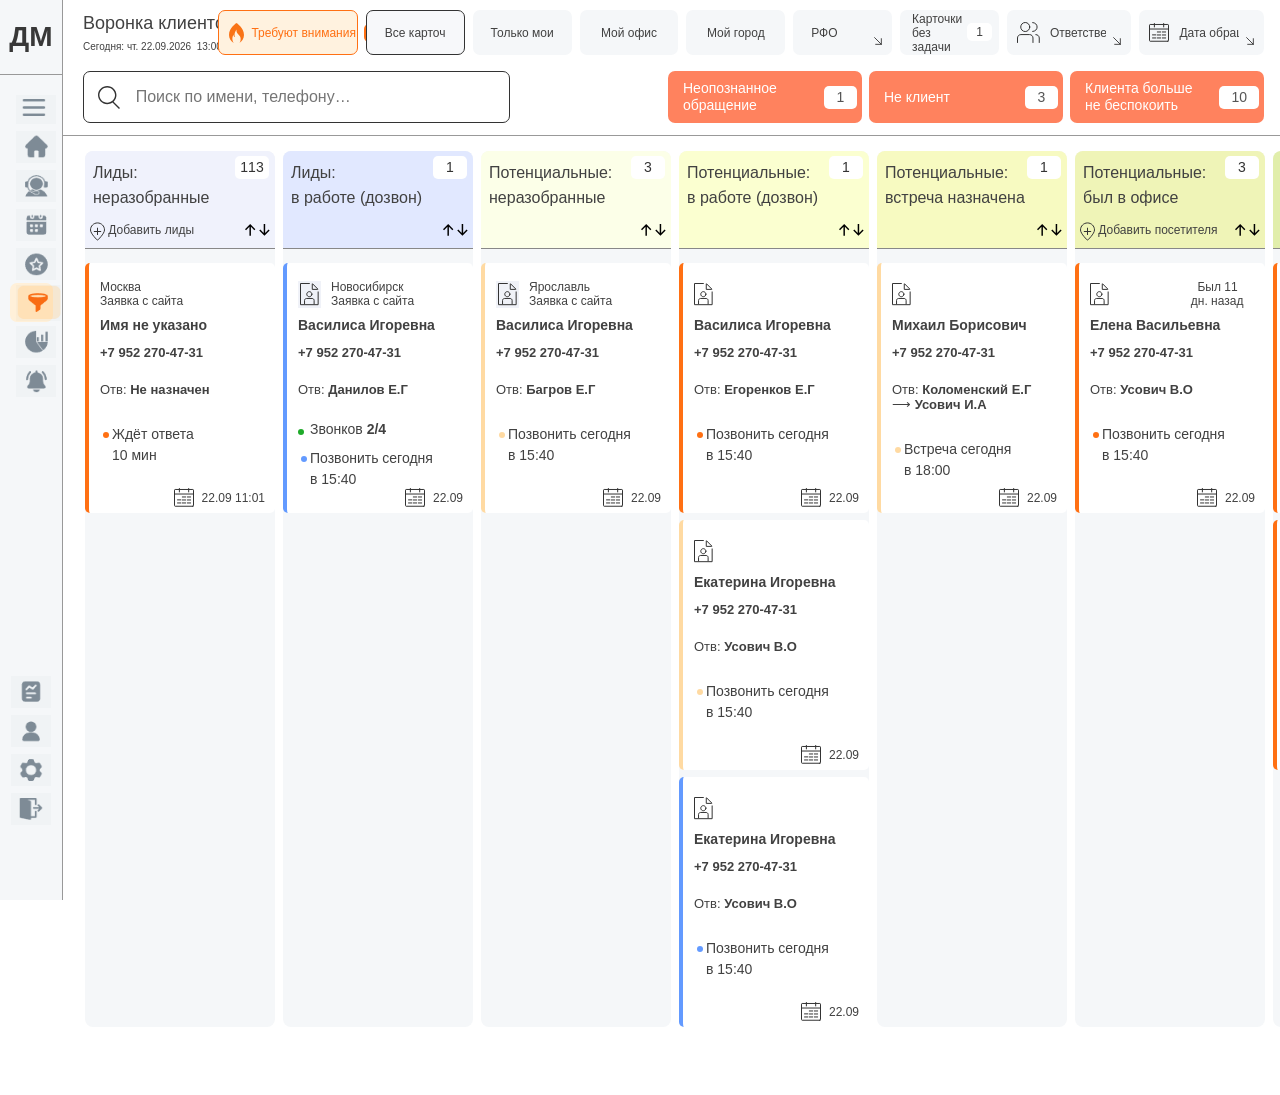
==== commit c1baf095: "fixed font, arrows, widths and all for comments" ====
--- a/panel-notification-2/index.html
+++ b/panel-notification-2/index.html
@@ -11,27 +11,27 @@
 <body>
     <aside class="sidebar"><a class="brand" href="./" aria-label="Главная">ДМ</a>
         <nav id="navigation" aria-label="Навигация">
-            <button class="nav-item" title="Меню" type="button" aria-label="Меню"><span class="figma-menu-icon" aria-hidden="true"><img src="assets/icons/figma-783.png" alt="" width="40" height="318" style="top:3.9241px"></span></button>
-            <button class="nav-item" title="Главная" type="button" aria-label="Главная"><span class="figma-menu-icon" aria-hidden="true"><img src="assets/icons/figma-783.png" alt="" width="40" height="318" style="top:-54.0405px"></span></button>
-            <button class="nav-item" title="Клиенты" type="button" aria-label="Клиенты"><span class="figma-menu-icon" aria-hidden="true"><img src="assets/icons/figma-783.png" alt="" width="40" height="318" style="top:-92.6835px"></span></button>
-            <button class="nav-item" title="Календарь" type="button" aria-label="Календарь"><span class="figma-menu-icon" aria-hidden="true"><img src="assets/icons/figma-783.png" alt="" width="40" height="318" style="top:-131.3266px"></span></button>
-            <button class="nav-item" title="Избранное" type="button" aria-label="Избранное"><span class="figma-menu-icon" aria-hidden="true"><img src="assets/icons/figma-783.png" alt="" width="40" height="318" style="top:-169.9696px"></span></button>
-            <button class="nav-item active" title="Воронка клиентов" type="button" aria-label="Воронка клиентов"><span class="figma-menu-icon active-funnel" aria-hidden="true"><img src="assets/icons/figma-784.png" alt="" width="45" height="36"></span></button>
-            <button class="nav-item" title="Статистика" type="button" aria-label="Статистика"><span class="figma-menu-icon" aria-hidden="true"><img src="assets/icons/figma-783.png" alt="" width="40" height="318" style="top:-247.2557px"></span></button>
-            <button class="nav-item" title="Уведомления" type="button" aria-label="Уведомления"><span class="figma-menu-icon" aria-hidden="true"><img src="assets/icons/figma-783.png" alt="" width="40" height="318" style="top:-285.8987px"></span></button>
+            <button class="nav-item" title="Меню" type="button" aria-label="Меню"><span class="figma-menu-icon" aria-hidden="true"><img src="assets/icons/sidebar-main-icons.png" alt="" width="40" height="318" style="top:3.9241px"></span></button>
+            <button class="nav-item" title="Главная" type="button" aria-label="Главная"><span class="figma-menu-icon" aria-hidden="true"><img src="assets/icons/sidebar-main-icons.png" alt="" width="40" height="318" style="top:-54.0405px"></span></button>
+            <button class="nav-item" title="Клиенты" type="button" aria-label="Клиенты"><span class="figma-menu-icon" aria-hidden="true"><img src="assets/icons/sidebar-main-icons.png" alt="" width="40" height="318" style="top:-92.6835px"></span></button>
+            <button class="nav-item" title="Календарь" type="button" aria-label="Календарь"><span class="figma-menu-icon" aria-hidden="true"><img src="assets/icons/sidebar-main-icons.png" alt="" width="40" height="318" style="top:-131.3266px"></span></button>
+            <button class="nav-item" title="Избранное" type="button" aria-label="Избранное"><span class="figma-menu-icon" aria-hidden="true"><img src="assets/icons/sidebar-main-icons.png" alt="" width="40" height="318" style="top:-169.9696px"></span></button>
+            <button class="nav-item active" title="Воронка клиентов" type="button" aria-label="Воронка клиентов"><span class="figma-menu-icon active-funnel" aria-hidden="true"><img src="assets/icons/sidebar-funnel-active.png" alt="" width="45" height="36"></span></button>
+            <button class="nav-item" title="Статистика" type="button" aria-label="Статистика"><span class="figma-menu-icon" aria-hidden="true"><img src="assets/icons/sidebar-main-icons.png" alt="" width="40" height="318" style="top:-247.2557px"></span></button>
+            <button class="nav-item" title="Уведомления" type="button" aria-label="Уведомления"><span class="figma-menu-icon" aria-hidden="true"><img src="assets/icons/sidebar-main-icons.png" alt="" width="40" height="318" style="top:-285.8987px"></span></button>
         </nav>
         <div class="sidebar-bottom" id="bottom-navigation">
-            <span class="nav-item" title="Отчеты"><span class="figma-menu-icon" aria-hidden="true"><img src="assets/icons/figma-781.png" alt="" width="46" height="227" style="top:-17.1210px"></span></span>
-            <span class="nav-item" title="Профиль"><span class="figma-menu-icon" aria-hidden="true"><img src="assets/icons/figma-781.png" alt="" width="46" height="227" style="top:-55.8968px"></span></span>
-            <span class="nav-item" title="Настройки"><span class="figma-menu-icon" aria-hidden="true"><img src="assets/icons/figma-781.png" alt="" width="46" height="227" style="top:-94.6726px"></span></span>
-            <span class="nav-item" title="Выход"><span class="figma-menu-icon" aria-hidden="true"><img src="assets/icons/figma-781.png" alt="" width="46" height="227" style="top:-133.4484px"></span></span>
+            <span class="nav-item" title="Отчеты"><span class="figma-menu-icon" aria-hidden="true"><img src="assets/icons/sidebar-bottom-icons.png" alt="" width="46" height="227" style="top:-17.1210px"></span></span>
+            <span class="nav-item" title="Профиль"><span class="figma-menu-icon" aria-hidden="true"><img src="assets/icons/sidebar-bottom-icons.png" alt="" width="46" height="227" style="top:-55.8968px"></span></span>
+            <span class="nav-item" title="Настройки"><span class="figma-menu-icon" aria-hidden="true"><img src="assets/icons/sidebar-bottom-icons.png" alt="" width="46" height="227" style="top:-94.6726px"></span></span>
+            <span class="nav-item" title="Выход"><span class="figma-menu-icon" aria-hidden="true"><img src="assets/icons/sidebar-bottom-icons.png" alt="" width="46" height="227" style="top:-133.4484px"></span></span>
         </div>
     </aside>
     <main>
         <header class="toolbar">
             <div class="heading">
                 <h1>Воронка клиентов</h1><small>Сегодня: чт. 22.09.2026&nbsp; 13:00</small></div>
-            <button class="attention" id="attention"> <span class="figma-icon icon-fire" aria-hidden="true" style="width:14.8820px;height:20.0000px"><img src="assets/icons/figma-792.svg" alt="" width="14.882" height="20" style="left:0.0000px;top:0.0000px"></span> Требуют внимания <b>5</b></button>
+            <button class="attention" id="attention"> <span class="figma-icon icon-fire" aria-hidden="true" style="width:14.8820px;height:20.0000px"><img src="assets/icons/attention-flame.svg" alt="" width="14.882" height="20" style="left:0.0000px;top:0.0000px"></span> Требуют внимания <b>5</b></button>
             <select id="scope" aria-label="Набор карточек">
                 <option value="all">Все карточки ✓</option>
                 <option value="attention">Требуют внимания</option>
@@ -47,7 +47,7 @@
             </select>
             <button class="filter no-task" data-filter="no-task">Карточки<br>без задачи <b>1</b></button>
             <label class="select-icon">
-                <span><span class="figma-icon icon-users" aria-hidden="true" style="width:22.7559px;height:20.9999px"><img src="assets/icons/figma-797.svg" alt="" width="4.397" height="8.921" style="left:18.3589px;top:12.0788px"><img src="assets/icons/figma-798.svg" alt="" width="5.444" height="9.889" style="left:15.1613px;top:0.0716px"><img src="assets/icons/figma-799.svg" alt="" width="16.484" height="8.921" style="left:0.0000px;top:12.0789px"><img src="assets/icons/figma-800.svg" alt="" width="10.032" height="10.032" style="left:3.2261px;top:0.0000px"></span></span>
+                <span><img class="ui-icon icon-users" src="assets/icons/users.svg" alt="" aria-hidden="true" width="23" height="21"></span>
                 <select id="owner" aria-label="Ответственный">
                     <option value="">Ответственный</option>
                     <option>Усович В.О</option>
@@ -58,7 +58,7 @@
                     <option>Фирстов О.Е</option>
                 </select>
             </label>
-            <label class="select-icon"><span><span class="figma-icon icon-calendar" aria-hidden="true" style="width:20.0000px;height:18.7426px"><img src="assets/icons/figma-1163.svg" alt="" width="20" height="17.765" style="left:0.0000px;top:0.9776px"><img src="assets/icons/figma-1164.svg" alt="" width="1" height="4.436" style="left:4.8896px;top:0.0000px"><img src="assets/icons/figma-1165.svg" alt="" width="1" height="4.436" style="left:14.1769px;top:0.0000px"><img src="assets/icons/figma-1166.svg" alt="" width="20" height="1" style="left:0.0000px;top:5.5299px"><img src="assets/icons/figma-1167.svg" alt="" width="4.333" height="1" style="left:7.8300px;top:8.4754px"><img src="assets/icons/figma-1168.svg" alt="" width="4.333" height="1" style="left:12.8064px;top:8.4754px"><img src="assets/icons/figma-1169.svg" alt="" width="4.333" height="1" style="left:7.8300px;top:14.4627px"><img src="assets/icons/figma-1170.svg" alt="" width="4.333" height="1" style="left:12.8064px;top:14.4627px"><img src="assets/icons/figma-1171.svg" alt="" width="4.333" height="1" style="left:3.0101px;top:14.4627px"><img src="assets/icons/figma-1172.svg" alt="" width="4.333" height="1" style="left:7.8300px;top:11.4691px"><img src="assets/icons/figma-1173.svg" alt="" width="4.333" height="1" style="left:12.8064px;top:11.4691px"><img src="assets/icons/figma-1174.svg" alt="" width="4.333" height="1" style="left:3.0101px;top:11.3892px"></span></span>
+            <label class="select-icon"><span><img class="ui-icon icon-calendar" src="assets/icons/calendar.svg" alt="" aria-hidden="true" width="20" height="19"></span>
                 <select id="date" aria-label="Дата обращения">
                     <option value="">Дата обращения</option>
                     <option value="asc">Сначала старые</option>
@@ -66,12 +66,16 @@
                 </select>
             </label>
             <div class="second-row">
-                <label class="search">
-                    <span><span class="figma-icon icon-search" aria-hidden="true" style="width:21.7000px;height:23.0000px"><img src="assets/icons/figma-1143.svg" alt="" width="21.7" height="23" style="left:0.0000px;top:0.0000px"></span></span>
+                <div class="search">
+                    <span><span class="figma-icon icon-search" aria-hidden="true" style="width:21.7000px;height:23.0000px"><img src="assets/icons/search.svg" alt="" width="21.7" height="23" style="left:0.0000px;top:0.0000px"></span></span>
                     <input id="search" placeholder="Поиск по имени, телефону…" aria-label="Поиск по имени и телефону">
-                </label>
+                    <button type="button" class="search-clear" id="clear-search" aria-label="Очистить поиск" hidden>×</button>
+                </div>
                 <div class="status-filters">
-                    <button data-status="unknown">Неопознанное<br>обращение <b>1</b></button>
+                    <button data-status="unknown">
+                       <span>Неопознанное<br>обращение </span> 
+                       <b>1</b>
+                    </button>
                     <button data-status="nonclient">Не клиент <b>3</b></button>
                     <button data-status="stop">Клиента больше<br>не беспокоить <b>10</b></button>
                 </div>
@@ -80,175 +84,213 @@
         <section class="board" id="board" aria-label="Воронка клиентов">
             <section class="column" data-stage="0" style="--tint:#f0f2fc">
                 <header class="column-head"><span class="count">113</span>
-                    <div class="title">Лиды:<br>неразобранные</div><button class="sort" data-sort="0" aria-label="Изменить порядок карточек">↑↓</button></header>
+                    <div class="title">Лиды:<br>неразобранные</div><button class="sort" data-sort="0" aria-label="Изменить порядок карточек"><img class="ui-icon icon-sort" src="assets/icons/sort-arrows.svg" alt="" aria-hidden="true" width="25" height="12"></button>
+
+                    <button class="add-visitor" id="add-lid">
+                        <img class="ui-icon icon-pin" src="assets/icons/add-visitor.svg" alt="" aria-hidden="true" width="15" height="21"> Добавить лиды
+                    </button>
+                </header>
                 <div class="cards">
                     <article class="card" draggable="true" title="Перетащите карточку в колонку справа или измените её порядок" tabindex="0" role="button" data-id="0" data-city="Москва" data-attention="true" aria-label="Карточка: Имя не указано" style="--accent:#ff7013;--shade:#fff5ee">
-                        <div class="card-top"><span>Москва<br>Заявка с сайта</span></div>
+                        <div class="card-top">
+                            <span>Москва<br>Заявка с сайта</span>
+                        </div>
                         <h3>Имя не указано</h3>
                         <div class="phone">+7 952 270-47-31</div>
                         <div class="owner">Отв: <strong>Не назначен</strong></div>
 
                         <div class="task highlight hover-only">Ждёт ответа<br>10 мин</div>
-                        <div class="card-date"><span class="figma-icon icon-card-calendar" aria-hidden="true" style="width:16.3314px;height:15.3170px"><img src="assets/icons/figma-1109.svg" alt="" width="16.331" height="14.528" style="left:0.0004px;top:0.7890px"><img src="assets/icons/figma-1110.svg" alt="" width="1" height="3.773" style="left:3.9456px;top:0.0000px"><img src="assets/icons/figma-1111.svg" alt="" width="1" height="3.773" style="left:11.4397px;top:0.0000px"><img src="assets/icons/figma-1112.svg" alt="" width="16.331" height="1" style="left:0.0000px;top:4.4622px"><img src="assets/icons/figma-1113.svg" alt="" width="3.69" height="1" style="left:6.3182px;top:6.8391px"><img src="assets/icons/figma-1114.svg" alt="" width="3.69" height="1" style="left:10.3337px;top:6.8391px"><img src="assets/icons/figma-1115.svg" alt="" width="3.69" height="1" style="left:6.3182px;top:11.6704px"><img src="assets/icons/figma-1116.svg" alt="" width="3.69" height="1" style="left:10.3337px;top:11.6704px"><img src="assets/icons/figma-1117.svg" alt="" width="3.69" height="1" style="left:2.4290px;top:11.6704px"><img src="assets/icons/figma-1118.svg" alt="" width="3.69" height="1" style="left:6.3182px;top:9.2547px"><img src="assets/icons/figma-1119.svg" alt="" width="3.69" height="1" style="left:10.3337px;top:9.2547px"><img src="assets/icons/figma-1120.svg" alt="" width="3.69" height="1" style="left:2.4290px;top:9.1903px"></span> <span class="date-value">22.09 11:01</span></div>
+                        <div class="card-date"><img class="ui-icon icon-card-calendar" src="assets/icons/calendar.svg" alt="" aria-hidden="true" width="20" height="19"> <span class="date-value">22.09 11:01</span></div>
                     </article>
                 </div>
             </section>
             <section class="column" data-stage="1" style="--tint:#e1e8ff">
                 <header class="column-head"><span class="count">1</span>
-                    <div class="title">Лиды:<br>в работе (дозвон)</div><button class="sort" data-sort="1" aria-label="Изменить порядок карточек">↑↓</button></header>
+                    <div class="title">Лиды:<br>в работе (дозвон)</div><button class="sort" data-sort="1" aria-label="Изменить порядок карточек"><img class="ui-icon icon-sort" src="assets/icons/sort-arrows.svg" alt="" aria-hidden="true" width="25" height="12"></button></header>
                 <div class="cards">
                     <article class="card" draggable="true" title="Перетащите карточку в колонку справа или измените её порядок" tabindex="0" role="button" data-id="1" data-city="Новосибирск" data-attention="false" aria-label="Карточка: Василиса Игоревна" style="--accent:#639aff;--shade:#edf3ff">
-                        <div class="card-top"><span class="document-icon"><span class="figma-icon icon-document" aria-hidden="true" style="width:30.0000px;height:30.0000px"><img src="assets/icons/figma-809.svg" alt="" width="30" height="30" style="left:0.0000px;top:0.0000px"><img src="assets/icons/figma-810.svg" alt="" width="18.654" height="22.185" style="left:5.5591px;top:3.9073px"><img src="assets/icons/figma-811.svg" alt="" width="6.64761" height="6.64761" style="left:17.3275px;top:4.1456px"><img src="assets/icons/figma-812.svg" alt="" width="10.581" height="6.349" style="left:9.5958px;top:18.8675px"><img src="assets/icons/figma-813.svg" alt="" width="6.107" height="6.106" style="left:11.8324px;top:12.0384px"></span></span><span>Новосибирск<br>Заявка с сайта</span></div>
+                        <div class="card-top">
+                            <span class="document-icon">
+                                <img class="ui-icon icon-document" src="assets/icons/client-document.svg" alt="" aria-hidden="true" width="19" height="23">
+                            </span>
+                            <span>Новосибирск<br>Заявка с сайта</span>
+                        </div>
                         <h3>Василиса Игоревна</h3>
                         <div class="phone">+7 952 270-47-31</div>
                         <div class="owner">Отв: <strong>Данилов Е.Г</strong></div>
                         <div class="calls">Звонков <strong>2/4</strong></div>
                         <div class="task highlight hover-only">Позвонить сегодня<br>в 15:40</div>
-                        <div class="card-date"><span class="figma-icon icon-card-calendar" aria-hidden="true" style="width:16.3314px;height:15.3170px"><img src="assets/icons/figma-1109.svg" alt="" width="16.331" height="14.528" style="left:0.0004px;top:0.7890px"><img src="assets/icons/figma-1110.svg" alt="" width="1" height="3.773" style="left:3.9456px;top:0.0000px"><img src="assets/icons/figma-1111.svg" alt="" width="1" height="3.773" style="left:11.4397px;top:0.0000px"><img src="assets/icons/figma-1112.svg" alt="" width="16.331" height="1" style="left:0.0000px;top:4.4622px"><img src="assets/icons/figma-1113.svg" alt="" width="3.69" height="1" style="left:6.3182px;top:6.8391px"><img src="assets/icons/figma-1114.svg" alt="" width="3.69" height="1" style="left:10.3337px;top:6.8391px"><img src="assets/icons/figma-1115.svg" alt="" width="3.69" height="1" style="left:6.3182px;top:11.6704px"><img src="assets/icons/figma-1116.svg" alt="" width="3.69" height="1" style="left:10.3337px;top:11.6704px"><img src="assets/icons/figma-1117.svg" alt="" width="3.69" height="1" style="left:2.4290px;top:11.6704px"><img src="assets/icons/figma-1118.svg" alt="" width="3.69" height="1" style="left:6.3182px;top:9.2547px"><img src="assets/icons/figma-1119.svg" alt="" width="3.69" height="1" style="left:10.3337px;top:9.2547px"><img src="assets/icons/figma-1120.svg" alt="" width="3.69" height="1" style="left:2.4290px;top:9.1903px"></span> <span class="date-value">22.09 </span></div>
+                        <div class="card-date"><img class="ui-icon icon-card-calendar" src="assets/icons/calendar.svg" alt="" aria-hidden="true" width="20" height="19"> <span class="date-value">22.09 </span></div>
                     </article>
                 </div>
             </section>
             <section class="column" data-stage="2" style="--tint:#fcffe8">
                 <header class="column-head"><span class="count">3</span>
-                    <div class="title">Потенциальные:<br>неразобранные</div><button class="sort" data-sort="2" aria-label="Изменить порядок карточек">↑↓</button></header>
+                    <div class="title">Потенциальные:<br>неразобранные</div><button class="sort" data-sort="2" aria-label="Изменить порядок карточек"><img class="ui-icon icon-sort" src="assets/icons/sort-arrows.svg" alt="" aria-hidden="true" width="25" height="12"></button></header>
                 <div class="cards">
                     <article class="card" draggable="true" title="Перетащите карточку в колонку справа или измените её порядок" tabindex="0" role="button" data-id="2" data-city="Ярославль" data-attention="false" aria-label="Карточка: Василиса Игоревна" style="--accent:#ffdaa2;--shade:#fff5ee">
-                        <div class="card-top"><span class="document-icon"><span class="figma-icon icon-document" aria-hidden="true" style="width:30.0000px;height:30.0000px"><img src="assets/icons/figma-809.svg" alt="" width="30" height="30" style="left:0.0000px;top:0.0000px"><img src="assets/icons/figma-810.svg" alt="" width="18.654" height="22.185" style="left:5.5591px;top:3.9073px"><img src="assets/icons/figma-811.svg" alt="" width="6.64761" height="6.64761" style="left:17.3275px;top:4.1456px"><img src="assets/icons/figma-812.svg" alt="" width="10.581" height="6.349" style="left:9.5958px;top:18.8675px"><img src="assets/icons/figma-813.svg" alt="" width="6.107" height="6.106" style="left:11.8324px;top:12.0384px"></span></span><span>Ярославль<br>Заявка с сайта</span></div>
+                        <div class="card-top">
+                            <span class="document-icon">
+                                <img class="ui-icon icon-document" src="assets/icons/client-document.svg" alt="" aria-hidden="true" width="19" height="23">
+                            </span>
+                            <span>Ярославль<br>Заявка с сайта</span>
+                        </div>
                         <h3>Василиса Игоревна</h3>
                         <div class="phone">+7 952 270-47-31</div>
                         <div class="owner">Отв: <strong>Багров Е.Г</strong></div>
 
                         <div class="task highlight hover-only">Позвонить сегодня<br>в 15:40</div>
-                        <div class="card-date"><span class="figma-icon icon-card-calendar" aria-hidden="true" style="width:16.3314px;height:15.3170px"><img src="assets/icons/figma-1109.svg" alt="" width="16.331" height="14.528" style="left:0.0004px;top:0.7890px"><img src="assets/icons/figma-1110.svg" alt="" width="1" height="3.773" style="left:3.9456px;top:0.0000px"><img src="assets/icons/figma-1111.svg" alt="" width="1" height="3.773" style="left:11.4397px;top:0.0000px"><img src="assets/icons/figma-1112.svg" alt="" width="16.331" height="1" style="left:0.0000px;top:4.4622px"><img src="assets/icons/figma-1113.svg" alt="" width="3.69" height="1" style="left:6.3182px;top:6.8391px"><img src="assets/icons/figma-1114.svg" alt="" width="3.69" height="1" style="left:10.3337px;top:6.8391px"><img src="assets/icons/figma-1115.svg" alt="" width="3.69" height="1" style="left:6.3182px;top:11.6704px"><img src="assets/icons/figma-1116.svg" alt="" width="3.69" height="1" style="left:10.3337px;top:11.6704px"><img src="assets/icons/figma-1117.svg" alt="" width="3.69" height="1" style="left:2.4290px;top:11.6704px"><img src="assets/icons/figma-1118.svg" alt="" width="3.69" height="1" style="left:6.3182px;top:9.2547px"><img src="assets/icons/figma-1119.svg" alt="" width="3.69" height="1" style="left:10.3337px;top:9.2547px"><img src="assets/icons/figma-1120.svg" alt="" width="3.69" height="1" style="left:2.4290px;top:9.1903px"></span> <span class="date-value">22.09 </span></div>
+                        <div class="card-date"><img class="ui-icon icon-card-calendar" src="assets/icons/calendar.svg" alt="" aria-hidden="true" width="20" height="19"> <span class="date-value">22.09 </span></div>
                     </article>
                 </div>
             </section>
             <section class="column" data-stage="3" style="--tint:#fbffd0">
                 <header class="column-head"><span class="count">1</span>
-                    <div class="title">Потенциальные:<br>в работе (дозвон)</div><button class="sort" data-sort="3" aria-label="Изменить порядок карточек">↑↓</button></header>
+                    <div class="title">Потенциальные:<br>в работе (дозвон)</div><button class="sort" data-sort="3" aria-label="Изменить порядок карточек"><img class="ui-icon icon-sort" src="assets/icons/sort-arrows.svg" alt="" aria-hidden="true" width="25" height="12"></button></header>
                 <div class="cards">
                     <article class="card" draggable="true" title="Перетащите карточку в колонку справа или измените её порядок" tabindex="0" role="button" data-id="3" data-city="" data-attention="false" aria-label="Карточка: Василиса Игоревна" style="--accent:#ff7013;--shade:#fff5ee">
-                        <div class="card-top"><span><span class="figma-icon icon-document" aria-hidden="true" style="width:30.0000px;height:30.0000px"><img src="assets/icons/figma-809.svg" alt="" width="30" height="30" style="left:0.0000px;top:0.0000px"><img src="assets/icons/figma-810.svg" alt="" width="18.654" height="22.185" style="left:5.5591px;top:3.9073px"><img src="assets/icons/figma-811.svg" alt="" width="6.64761" height="6.64761" style="left:17.3275px;top:4.1456px"><img src="assets/icons/figma-812.svg" alt="" width="10.581" height="6.349" style="left:9.5958px;top:18.8675px"><img src="assets/icons/figma-813.svg" alt="" width="6.107" height="6.106" style="left:11.8324px;top:12.0384px"></span></span></div>
+                        <div class="card-top">
+                            <span><img class="ui-icon icon-document" src="assets/icons/client-document.svg" alt="" aria-hidden="true" width="19" height="23"></span>
+                        </div>
                         <h3>Василиса Игоревна</h3>
                         <div class="phone">+7 952 270-47-31</div>
                         <div class="owner">Отв: <strong>Егоренков Е.Г</strong></div>
 
                         <div class="task highlight hover-only">Позвонить сегодня<br>в 15:40</div>
-                        <div class="card-date"><span class="figma-icon icon-card-calendar" aria-hidden="true" style="width:16.3314px;height:15.3170px"><img src="assets/icons/figma-1109.svg" alt="" width="16.331" height="14.528" style="left:0.0004px;top:0.7890px"><img src="assets/icons/figma-1110.svg" alt="" width="1" height="3.773" style="left:3.9456px;top:0.0000px"><img src="assets/icons/figma-1111.svg" alt="" width="1" height="3.773" style="left:11.4397px;top:0.0000px"><img src="assets/icons/figma-1112.svg" alt="" width="16.331" height="1" style="left:0.0000px;top:4.4622px"><img src="assets/icons/figma-1113.svg" alt="" width="3.69" height="1" style="left:6.3182px;top:6.8391px"><img src="assets/icons/figma-1114.svg" alt="" width="3.69" height="1" style="left:10.3337px;top:6.8391px"><img src="assets/icons/figma-1115.svg" alt="" width="3.69" height="1" style="left:6.3182px;top:11.6704px"><img src="assets/icons/figma-1116.svg" alt="" width="3.69" height="1" style="left:10.3337px;top:11.6704px"><img src="assets/icons/figma-1117.svg" alt="" width="3.69" height="1" style="left:2.4290px;top:11.6704px"><img src="assets/icons/figma-1118.svg" alt="" width="3.69" height="1" style="left:6.3182px;top:9.2547px"><img src="assets/icons/figma-1119.svg" alt="" width="3.69" height="1" style="left:10.3337px;top:9.2547px"><img src="assets/icons/figma-1120.svg" alt="" width="3.69" height="1" style="left:2.4290px;top:9.1903px"></span> <span class="date-value">22.09 </span></div>
+                        <div class="card-date"><img class="ui-icon icon-card-calendar" src="assets/icons/calendar.svg" alt="" aria-hidden="true" width="20" height="19"> <span class="date-value">22.09 </span></div>
                     </article>
                     <article class="card" draggable="true" title="Перетащите карточку в колонку справа или измените её порядок" tabindex="0" role="button" data-id="4" data-city="" data-attention="true" aria-label="Карточка: Екатерина Игоревна" style="--accent:#ffdaa2;--shade:#fff5ee">
-                        <div class="card-top"><span><span class="figma-icon icon-document" aria-hidden="true" style="width:30.0000px;height:30.0000px"><img src="assets/icons/figma-809.svg" alt="" width="30" height="30" style="left:0.0000px;top:0.0000px"><img src="assets/icons/figma-810.svg" alt="" width="18.654" height="22.185" style="left:5.5591px;top:3.9073px"><img src="assets/icons/figma-811.svg" alt="" width="6.64761" height="6.64761" style="left:17.3275px;top:4.1456px"><img src="assets/icons/figma-812.svg" alt="" width="10.581" height="6.349" style="left:9.5958px;top:18.8675px"><img src="assets/icons/figma-813.svg" alt="" width="6.107" height="6.106" style="left:11.8324px;top:12.0384px"></span></span></div>
+                        <div class="card-top">
+                            <span><img class="ui-icon icon-document" src="assets/icons/client-document.svg" alt="" aria-hidden="true" width="19" height="23"></span>
+                        </div>
                         <h3>Екатерина Игоревна</h3>
                         <div class="phone">+7 952 270-47-31</div>
                         <div class="owner">Отв: <strong>Усович В.О</strong></div>
 
                         <div class="task highlight hover-only">Позвонить сегодня<br>в 15:40</div>
-                        <div class="card-date"><span class="figma-icon icon-card-calendar" aria-hidden="true" style="width:16.3314px;height:15.3170px"><img src="assets/icons/figma-1109.svg" alt="" width="16.331" height="14.528" style="left:0.0004px;top:0.7890px"><img src="assets/icons/figma-1110.svg" alt="" width="1" height="3.773" style="left:3.9456px;top:0.0000px"><img src="assets/icons/figma-1111.svg" alt="" width="1" height="3.773" style="left:11.4397px;top:0.0000px"><img src="assets/icons/figma-1112.svg" alt="" width="16.331" height="1" style="left:0.0000px;top:4.4622px"><img src="assets/icons/figma-1113.svg" alt="" width="3.69" height="1" style="left:6.3182px;top:6.8391px"><img src="assets/icons/figma-1114.svg" alt="" width="3.69" height="1" style="left:10.3337px;top:6.8391px"><img src="assets/icons/figma-1115.svg" alt="" width="3.69" height="1" style="left:6.3182px;top:11.6704px"><img src="assets/icons/figma-1116.svg" alt="" width="3.69" height="1" style="left:10.3337px;top:11.6704px"><img src="assets/icons/figma-1117.svg" alt="" width="3.69" height="1" style="left:2.4290px;top:11.6704px"><img src="assets/icons/figma-1118.svg" alt="" width="3.69" height="1" style="left:6.3182px;top:9.2547px"><img src="assets/icons/figma-1119.svg" alt="" width="3.69" height="1" style="left:10.3337px;top:9.2547px"><img src="assets/icons/figma-1120.svg" alt="" width="3.69" height="1" style="left:2.4290px;top:9.1903px"></span> <span class="date-value">22.09 </span></div>
+                        <div class="card-date"><img class="ui-icon icon-card-calendar" src="assets/icons/calendar.svg" alt="" aria-hidden="true" width="20" height="19"> <span class="date-value">22.09 </span></div>
                     </article>
                     <article class="card" draggable="true" title="Перетащите карточку в колонку справа или измените её порядок" tabindex="0" role="button" data-id="5" data-city="" data-attention="false" aria-label="Карточка: Екатерина Игоревна" style="--accent:#639aff;--shade:#edf3ff">
-                        <div class="card-top"><span><span class="figma-icon icon-document" aria-hidden="true" style="width:30.0000px;height:30.0000px"><img src="assets/icons/figma-809.svg" alt="" width="30" height="30" style="left:0.0000px;top:0.0000px"><img src="assets/icons/figma-810.svg" alt="" width="18.654" height="22.185" style="left:5.5591px;top:3.9073px"><img src="assets/icons/figma-811.svg" alt="" width="6.64761" height="6.64761" style="left:17.3275px;top:4.1456px"><img src="assets/icons/figma-812.svg" alt="" width="10.581" height="6.349" style="left:9.5958px;top:18.8675px"><img src="assets/icons/figma-813.svg" alt="" width="6.107" height="6.106" style="left:11.8324px;top:12.0384px"></span></span></div>
+                        <div class="card-top">
+                            <span><img class="ui-icon icon-document" src="assets/icons/client-document.svg" alt="" aria-hidden="true" width="19" height="23"></span>
+                        </div>
                         <h3>Екатерина Игоревна</h3>
                         <div class="phone">+7 952 270-47-31</div>
                         <div class="owner">Отв: <strong>Усович В.О</strong></div>
 
                         <div class="task highlight hover-only">Позвонить сегодня<br>в 15:40</div>
-                        <div class="card-date"><span class="figma-icon icon-card-calendar" aria-hidden="true" style="width:16.3314px;height:15.3170px"><img src="assets/icons/figma-1109.svg" alt="" width="16.331" height="14.528" style="left:0.0004px;top:0.7890px"><img src="assets/icons/figma-1110.svg" alt="" width="1" height="3.773" style="left:3.9456px;top:0.0000px"><img src="assets/icons/figma-1111.svg" alt="" width="1" height="3.773" style="left:11.4397px;top:0.0000px"><img src="assets/icons/figma-1112.svg" alt="" width="16.331" height="1" style="left:0.0000px;top:4.4622px"><img src="assets/icons/figma-1113.svg" alt="" width="3.69" height="1" style="left:6.3182px;top:6.8391px"><img src="assets/icons/figma-1114.svg" alt="" width="3.69" height="1" style="left:10.3337px;top:6.8391px"><img src="assets/icons/figma-1115.svg" alt="" width="3.69" height="1" style="left:6.3182px;top:11.6704px"><img src="assets/icons/figma-1116.svg" alt="" width="3.69" height="1" style="left:10.3337px;top:11.6704px"><img src="assets/icons/figma-1117.svg" alt="" width="3.69" height="1" style="left:2.4290px;top:11.6704px"><img src="assets/icons/figma-1118.svg" alt="" width="3.69" height="1" style="left:6.3182px;top:9.2547px"><img src="assets/icons/figma-1119.svg" alt="" width="3.69" height="1" style="left:10.3337px;top:9.2547px"><img src="assets/icons/figma-1120.svg" alt="" width="3.69" height="1" style="left:2.4290px;top:9.1903px"></span> <span class="date-value">22.09 </span></div>
+                        <div class="card-date"><img class="ui-icon icon-card-calendar" src="assets/icons/calendar.svg" alt="" aria-hidden="true" width="20" height="19"> <span class="date-value">22.09 </span></div>
                     </article>
                 </div>
             </section>
             <section class="column" data-stage="4" style="--tint:#f7fac1">
                 <header class="column-head"><span class="count">1</span>
-                    <div class="title">Потенциальные:<br>встреча назначена</div><button class="sort" data-sort="4" aria-label="Изменить порядок карточек">↑↓</button></header>
+                    <div class="title">Потенциальные:<br>встреча назначена</div><button class="sort" data-sort="4" aria-label="Изменить порядок карточек"><img class="ui-icon icon-sort" src="assets/icons/sort-arrows.svg" alt="" aria-hidden="true" width="25" height="12"></button></header>
                 <div class="cards">
                     <article class="card" draggable="true" title="Перетащите карточку в колонку справа или измените её порядок" tabindex="0" role="button" data-id="6" data-city="" data-attention="false" aria-label="Карточка: Михаил Борисович" style="--accent:#ffdaa2;--shade:#fff5ee">
-                        <div class="card-top"><span><span class="figma-icon icon-document" aria-hidden="true" style="width:30.0000px;height:30.0000px"><img src="assets/icons/figma-809.svg" alt="" width="30" height="30" style="left:0.0000px;top:0.0000px"><img src="assets/icons/figma-810.svg" alt="" width="18.654" height="22.185" style="left:5.5591px;top:3.9073px"><img src="assets/icons/figma-811.svg" alt="" width="6.64761" height="6.64761" style="left:17.3275px;top:4.1456px"><img src="assets/icons/figma-812.svg" alt="" width="10.581" height="6.349" style="left:9.5958px;top:18.8675px"><img src="assets/icons/figma-813.svg" alt="" width="6.107" height="6.106" style="left:11.8324px;top:12.0384px"></span></span></div>
+                        <div class="card-top">
+                            <span><img class="ui-icon icon-document" src="assets/icons/client-document.svg" alt="" aria-hidden="true" width="19" height="23"></span>
+                        </div>
                         <h3>Михаил Борисович</h3>
                         <div class="phone">+7 952 270-47-31</div>
                         <div class="owner">Отв: <strong>Коломенский Е.Г</strong><br>⟶ <strong>Усович И.А</strong></div>
 
                         <div class="task highlight hover-only">Встреча сегодня<br>в 18:00</div>
-                        <div class="card-date"><span class="figma-icon icon-card-calendar" aria-hidden="true" style="width:16.3314px;height:15.3170px"><img src="assets/icons/figma-1109.svg" alt="" width="16.331" height="14.528" style="left:0.0004px;top:0.7890px"><img src="assets/icons/figma-1110.svg" alt="" width="1" height="3.773" style="left:3.9456px;top:0.0000px"><img src="assets/icons/figma-1111.svg" alt="" width="1" height="3.773" style="left:11.4397px;top:0.0000px"><img src="assets/icons/figma-1112.svg" alt="" width="16.331" height="1" style="left:0.0000px;top:4.4622px"><img src="assets/icons/figma-1113.svg" alt="" width="3.69" height="1" style="left:6.3182px;top:6.8391px"><img src="assets/icons/figma-1114.svg" alt="" width="3.69" height="1" style="left:10.3337px;top:6.8391px"><img src="assets/icons/figma-1115.svg" alt="" width="3.69" height="1" style="left:6.3182px;top:11.6704px"><img src="assets/icons/figma-1116.svg" alt="" width="3.69" height="1" style="left:10.3337px;top:11.6704px"><img src="assets/icons/figma-1117.svg" alt="" width="3.69" height="1" style="left:2.4290px;top:11.6704px"><img src="assets/icons/figma-1118.svg" alt="" width="3.69" height="1" style="left:6.3182px;top:9.2547px"><img src="assets/icons/figma-1119.svg" alt="" width="3.69" height="1" style="left:10.3337px;top:9.2547px"><img src="assets/icons/figma-1120.svg" alt="" width="3.69" height="1" style="left:2.4290px;top:9.1903px"></span> <span class="date-value">22.09 </span></div>
+                        <div class="card-date"><img class="ui-icon icon-card-calendar" src="assets/icons/calendar.svg" alt="" aria-hidden="true" width="20" height="19"> <span class="date-value">22.09 </span></div>
                     </article>
                 </div>
             </section>
             <section class="column" data-stage="5" style="--tint:#eff4b7">
                 <header class="column-head"><span class="count">3</span>
-                    <div class="title">Потенциальные:<br>был в офисе</div><button class="add-visitor" id="add-visitor"><span class="figma-icon icon-pin" aria-hidden="true" style="width:15.0000px;height:18.5137px"><img src="assets/icons/figma-1186.svg" alt="" width="15" height="18.5137" style="left:0.0000px;top:0.0000px"><span class="visitor-plus">+</span></span> Добавить посетителя</button>
-                    <button
-                        class="sort" data-sort="5" aria-label="Изменить порядок карточек">↑↓</button>
+                    <div class="title">Потенциальные:<br>был в офисе</div>
+                    <button class="add-visitor" id="add-visitor">
+                        <img class="ui-icon icon-pin" src="assets/icons/add-visitor.svg" alt="" aria-hidden="true" width="15" height="21"> Добавить посетителя
+                    </button>
+                    <button class="sort" data-sort="5" aria-label="Изменить порядок карточек"><img class="ui-icon icon-sort" src="assets/icons/sort-arrows.svg" alt="" aria-hidden="true" width="25" height="12"></button>
                 </header>
                 <div class="cards">
                     <article class="card" draggable="true" title="Перетащите карточку в колонку справа или измените её порядок" tabindex="0" role="button" data-id="7" data-city="" data-attention="false" aria-label="Карточка: Елена Васильевна" style="--accent:#ff7013;--shade:#fff5ee">
-                        <div class="card-top"><span><span class="figma-icon icon-document" aria-hidden="true" style="width:30.0000px;height:30.0000px"><img src="assets/icons/figma-809.svg" alt="" width="30" height="30" style="left:0.0000px;top:0.0000px"><img src="assets/icons/figma-810.svg" alt="" width="18.654" height="22.185" style="left:5.5591px;top:3.9073px"><img src="assets/icons/figma-811.svg" alt="" width="6.64761" height="6.64761" style="left:17.3275px;top:4.1456px"><img src="assets/icons/figma-812.svg" alt="" width="10.581" height="6.349" style="left:9.5958px;top:18.8675px"><img src="assets/icons/figma-813.svg" alt="" width="6.107" height="6.106" style="left:11.8324px;top:12.0384px"></span></span> &nbsp; Был 11 дн. назад</div>
+                        <div class="card-top">
+                            <span><img class="ui-icon icon-document" src="assets/icons/client-document.svg" alt="" aria-hidden="true" width="19" height="23"></span> &nbsp; Был 11 дн. назад
+                        </div>
                         <h3>Елена Васильевна</h3>
                         <div class="phone">+7 952 270-47-31</div>
                         <div class="owner">Отв: <strong>Усович В.О</strong></div>
 
                         <div class="task highlight hover-only">Позвонить сегодня<br>в 15:40</div>
-                        <div class="card-date"><span class="figma-icon icon-card-calendar" aria-hidden="true" style="width:16.3314px;height:15.3170px"><img src="assets/icons/figma-1109.svg" alt="" width="16.331" height="14.528" style="left:0.0004px;top:0.7890px"><img src="assets/icons/figma-1110.svg" alt="" width="1" height="3.773" style="left:3.9456px;top:0.0000px"><img src="assets/icons/figma-1111.svg" alt="" width="1" height="3.773" style="left:11.4397px;top:0.0000px"><img src="assets/icons/figma-1112.svg" alt="" width="16.331" height="1" style="left:0.0000px;top:4.4622px"><img src="assets/icons/figma-1113.svg" alt="" width="3.69" height="1" style="left:6.3182px;top:6.8391px"><img src="assets/icons/figma-1114.svg" alt="" width="3.69" height="1" style="left:10.3337px;top:6.8391px"><img src="assets/icons/figma-1115.svg" alt="" width="3.69" height="1" style="left:6.3182px;top:11.6704px"><img src="assets/icons/figma-1116.svg" alt="" width="3.69" height="1" style="left:10.3337px;top:11.6704px"><img src="assets/icons/figma-1117.svg" alt="" width="3.69" height="1" style="left:2.4290px;top:11.6704px"><img src="assets/icons/figma-1118.svg" alt="" width="3.69" height="1" style="left:6.3182px;top:9.2547px"><img src="assets/icons/figma-1119.svg" alt="" width="3.69" height="1" style="left:10.3337px;top:9.2547px"><img src="assets/icons/figma-1120.svg" alt="" width="3.69" height="1" style="left:2.4290px;top:9.1903px"></span> <span class="date-value">22.09 </span></div>
+                        <div class="card-date"><img class="ui-icon icon-card-calendar" src="assets/icons/calendar.svg" alt="" aria-hidden="true" width="20" height="19"> <span class="date-value">22.09 </span></div>
                     </article>
                 </div>
             </section>
             <section class="column" data-stage="6" style="--tint:#e1eeab">
                 <header class="column-head"><span class="count">2</span>
-                    <div class="title">Потенциальные:<br>онлайн-заказ</div><button class="sort" data-sort="6" aria-label="Изменить порядок карточек">↑↓</button></header>
+                    <div class="title">Потенциальные:<br>онлайн-заказ</div><button class="sort" data-sort="6" aria-label="Изменить порядок карточек"><img class="ui-icon icon-sort" src="assets/icons/sort-arrows.svg" alt="" aria-hidden="true" width="25" height="12"></button></header>
                 <div class="cards">
                     <article class="card" draggable="true" title="Перетащите карточку в колонку справа или измените её порядок" tabindex="0" role="button" data-id="8" data-city="" data-attention="true" aria-label="Карточка: Елена Васильевна" style="--accent:#ff7013;--shade:#fff5ee">
-                        <div class="card-top"><span><span class="figma-icon icon-document" aria-hidden="true" style="width:30.0000px;height:30.0000px"><img src="assets/icons/figma-809.svg" alt="" width="30" height="30" style="left:0.0000px;top:0.0000px"><img src="assets/icons/figma-810.svg" alt="" width="18.654" height="22.185" style="left:5.5591px;top:3.9073px"><img src="assets/icons/figma-811.svg" alt="" width="6.64761" height="6.64761" style="left:17.3275px;top:4.1456px"><img src="assets/icons/figma-812.svg" alt="" width="10.581" height="6.349" style="left:9.5958px;top:18.8675px"><img src="assets/icons/figma-813.svg" alt="" width="6.107" height="6.106" style="left:11.8324px;top:12.0384px"></span></span><button class="bulb" aria-label="Комментарий"><span class="figma-icon icon-bulb" aria-hidden="true" style="width:17.0000px;height:24.7325px"><img src="assets/icons/figma-871.svg" alt="" width="16" height="23.7324" style="left:0.5000px;top:0.5000px"><img src="assets/icons/figma-872.svg" alt="" width="17" height="24.7325" style="left:0.0000px;top:0.0000px"></span></button>
-                            <span
-                                class="note">Клиент ожидает звонка</span>
+                        <div class="card-top">
+                            <span><img class="ui-icon icon-document" src="assets/icons/client-document.svg" alt="" aria-hidden="true" width="19" height="23"></span>
+                            <button class="bulb" aria-label="Комментарий"><span class="figma-icon icon-bulb" aria-hidden="true" style="width:17.0000px;height:24.7325px"><img src="assets/icons/comment-lightbulb-fill.svg" alt="" width="16" height="23.7324" style="left:0.5000px;top:0.5000px"><img src="assets/icons/comment-lightbulb-outline.svg" alt="" width="17" height="24.7325" style="left:0.0000px;top:0.0000px"></span></b
+                                    utton>
+                                <span class="note">Клиент ожидает звонка</span>
                         </div>
                         <h3>Елена Васильевна</h3>
                         <div class="phone">+7 952 270-47-31</div>
                         <div class="owner">Отв: <strong>Усович В.О</strong></div>
 
                         <div class="task highlight hover-only">Позвонить сегодня<br>в 15:40</div>
-                        <div class="card-date"><span class="figma-icon icon-card-calendar" aria-hidden="true" style="width:16.3314px;height:15.3170px"><img src="assets/icons/figma-1109.svg" alt="" width="16.331" height="14.528" style="left:0.0004px;top:0.7890px"><img src="assets/icons/figma-1110.svg" alt="" width="1" height="3.773" style="left:3.9456px;top:0.0000px"><img src="assets/icons/figma-1111.svg" alt="" width="1" height="3.773" style="left:11.4397px;top:0.0000px"><img src="assets/icons/figma-1112.svg" alt="" width="16.331" height="1" style="left:0.0000px;top:4.4622px"><img src="assets/icons/figma-1113.svg" alt="" width="3.69" height="1" style="left:6.3182px;top:6.8391px"><img src="assets/icons/figma-1114.svg" alt="" width="3.69" height="1" style="left:10.3337px;top:6.8391px"><img src="assets/icons/figma-1115.svg" alt="" width="3.69" height="1" style="left:6.3182px;top:11.6704px"><img src="assets/icons/figma-1116.svg" alt="" width="3.69" height="1" style="left:10.3337px;top:11.6704px"><img src="assets/icons/figma-1117.svg" alt="" width="3.69" height="1" style="left:2.4290px;top:11.6704px"><img src="assets/icons/figma-1118.svg" alt="" width="3.69" height="1" style="left:6.3182px;top:9.2547px"><img src="assets/icons/figma-1119.svg" alt="" width="3.69" height="1" style="left:10.3337px;top:9.2547px"><img src="assets/icons/figma-1120.svg" alt="" width="3.69" height="1" style="left:2.4290px;top:9.1903px"></span> <span class="date-value">22.09 </span></div>
+                        <div class="card-date"><img class="ui-icon icon-card-calendar" src="assets/icons/calendar.svg" alt="" aria-hidden="true" width="20" height="19">                            <span class="date-value">22.09 </span></div>
                     </article>
                     <article class="card" draggable="true" title="Перетащите карточку в колонку справа или измените её порядок" tabindex="0" role="button" data-id="9" data-city="" data-attention="true" aria-label="Карточка: Елена Васильевна" style="--accent:#ff7013;--shade:#fff5ee">
-                        <div class="card-top"><span><span class="figma-icon icon-document" aria-hidden="true" style="width:30.0000px;height:30.0000px"><img src="assets/icons/figma-809.svg" alt="" width="30" height="30" style="left:0.0000px;top:0.0000px"><img src="assets/icons/figma-810.svg" alt="" width="18.654" height="22.185" style="left:5.5591px;top:3.9073px"><img src="assets/icons/figma-811.svg" alt="" width="6.64761" height="6.64761" style="left:17.3275px;top:4.1456px"><img src="assets/icons/figma-812.svg" alt="" width="10.581" height="6.349" style="left:9.5958px;top:18.8675px"><img src="assets/icons/figma-813.svg" alt="" width="6.107" height="6.106" style="left:11.8324px;top:12.0384px"></span></span><button class="bulb" aria-label="Комментарий"><span class="figma-icon icon-bulb" aria-hidden="true" style="width:17.0000px;height:24.7325px"><img src="assets/icons/figma-871.svg" alt="" width="16" height="23.7324" style="left:0.5000px;top:0.5000px"><img src="assets/icons/figma-872.svg" alt="" width="17" height="24.7325" style="left:0.0000px;top:0.0000px"></span></button>
-                            <span
-                                class="note">Нужна цена установки обычной ограды</span>
+                        <div class="card-top">
+                            <span><img class="ui-icon icon-document" src="assets/icons/client-document.svg" alt="" aria-hidden="true" width="19" height="23"></span>
+                            <button
+                                class="bulb" aria-label="Комментарий"><span class="figma-icon icon-bulb" aria-hidden="true" style="width:17.0000px;height:24.7325px"><img src="assets/icons/comment-lightbulb-fill.svg" alt="" width="16" height="23.7324" style="left:0.5000px;top:0.5000px"><img src="assets/icons/comment-lightbulb-outline.svg" alt="" width="17" height="24.7325" style="left:0.0000px;top:0.0000px"></span></b
+                                    utton>
+                                <span class="note">Нужна цена установки обычной ограды</span>
                         </div>
                         <h3>Елена Васильевна</h3>
                         <div class="phone">+7 952 270-47-31</div>
                         <div class="owner">Отв: <strong>Усович В.О</strong></div>
 
                         <div class="task highlight hover-only">Позвонить сегодня<br>в 15:40</div>
-                        <div class="card-date"><span class="figma-icon icon-card-calendar" aria-hidden="true" style="width:16.3314px;height:15.3170px"><img src="assets/icons/figma-1109.svg" alt="" width="16.331" height="14.528" style="left:0.0004px;top:0.7890px"><img src="assets/icons/figma-1110.svg" alt="" width="1" height="3.773" style="left:3.9456px;top:0.0000px"><img src="assets/icons/figma-1111.svg" alt="" width="1" height="3.773" style="left:11.4397px;top:0.0000px"><img src="assets/icons/figma-1112.svg" alt="" width="16.331" height="1" style="left:0.0000px;top:4.4622px"><img src="assets/icons/figma-1113.svg" alt="" width="3.69" height="1" style="left:6.3182px;top:6.8391px"><img src="assets/icons/figma-1114.svg" alt="" width="3.69" height="1" style="left:10.3337px;top:6.8391px"><img src="assets/icons/figma-1115.svg" alt="" width="3.69" height="1" style="left:6.3182px;top:11.6704px"><img src="assets/icons/figma-1116.svg" alt="" width="3.69" height="1" style="left:10.3337px;top:11.6704px"><img src="assets/icons/figma-1117.svg" alt="" width="3.69" height="1" style="left:2.4290px;top:11.6704px"><img src="assets/icons/figma-1118.svg" alt="" width="3.69" height="1" style="left:6.3182px;top:9.2547px"><img src="assets/icons/figma-1119.svg" alt="" width="3.69" height="1" style="left:10.3337px;top:9.2547px"><img src="assets/icons/figma-1120.svg" alt="" width="3.69" height="1" style="left:2.4290px;top:9.1903px"></span> <span class="date-value">22.09 </span></div>
+                        <div class="card-date"><img class="ui-icon icon-card-calendar" src="assets/icons/calendar.svg" alt="" aria-hidden="true" width="20" height="19">                            <span class="date-value">22.09 </span></div>
                     </article>
                 </div>
             </section>
             <section class="column" data-stage="7" style="--tint:#fff0d9">
                 <header class="column-head"><span class="count">1</span>
-                    <div class="title">Потенциальные:<br>отложенные<br><strong>менее 14 дн.</strong></div><button class="sort" data-sort="7" aria-label="Изменить порядок карточек">↑↓</button></header>
-                <div class="cards">
-                    <article class="card" draggable="true" title="Перетащите карточку в колонку справа или измените её порядок" tabindex="0" role="button" data-id="10" data-city="" data-attention="false" aria-label="Карточка: Василиса Игоревна" style="--accent:#639aff;--shade:#edf3ff">
-                        <div class="card-top"><span><span class="figma-icon icon-document" aria-hidden="true" style="width:30.0000px;height:30.0000px"><img src="assets/icons/figma-809.svg" alt="" width="30" height="30" style="left:0.0000px;top:0.0000px"><img src="assets/icons/figma-810.svg" alt="" width="18.654" height="22.185" style="left:5.5591px;top:3.9073px"><img src="assets/icons/figma-811.svg" alt="" width="6.64761" height="6.64761" style="left:17.3275px;top:4.1456px"><img src="assets/icons/figma-812.svg" alt="" width="10.581" height="6.349" style="left:9.5958px;top:18.8675px"><img src="assets/icons/figma-813.svg" alt="" width="6.107" height="6.106" style="left:11.8324px;top:12.0384px"></span></span></div>
-                        <h3>Василиса Игоревна</h3>
-                        <div class="phone">+7 952 270-47-31</div>
-                        <div class="owner">Отв: <strong>Фирстов О.Е</strong></div>
-
-                        <div class="task highlight hover-only">Вернуться к клиенту<br>12.11</div>
-                        <div class="card-date"><span class="figma-icon icon-card-calendar" aria-hidden="true" style="width:16.3314px;height:15.3170px"><img src="assets/icons/figma-1109.svg" alt="" width="16.331" height="14.528" style="left:0.0004px;top:0.7890px"><img src="assets/icons/figma-1110.svg" alt="" width="1" height="3.773" style="left:3.9456px;top:0.0000px"><img src="assets/icons/figma-1111.svg" alt="" width="1" height="3.773" style="left:11.4397px;top:0.0000px"><img src="assets/icons/figma-1112.svg" alt="" width="16.331" height="1" style="left:0.0000px;top:4.4622px"><img src="assets/icons/figma-1113.svg" alt="" width="3.69" height="1" style="left:6.3182px;top:6.8391px"><img src="assets/icons/figma-1114.svg" alt="" width="3.69" height="1" style="left:10.3337px;top:6.8391px"><img src="assets/icons/figma-1115.svg" alt="" width="3.69" height="1" style="left:6.3182px;top:11.6704px"><img src="assets/icons/figma-1116.svg" alt="" width="3.69" height="1" style="left:10.3337px;top:11.6704px"><img src="assets/icons/figma-1117.svg" alt="" width="3.69" height="1" style="left:2.4290px;top:11.6704px"><img src="assets/icons/figma-1118.svg" alt="" width="3.69" height="1" style="left:6.3182px;top:9.2547px"><img src="assets/icons/figma-1119.svg" alt="" width="3.69" height="1" style="left:10.3337px;top:9.2547px"><img src="assets/icons/figma-1120.svg" alt="" width="3.69" height="1" style="left:2.4290px;top:9.1903px"></span> <span class="date-value">22.09 </span></div>
-                    </article>
-                </div>
+                    <div class="title">Потенциальные:<br>отложенные<br><strong>менее 14 дн.</strong></div><button class="sort" data-sort="7" aria-label="Изменить порядок карточек"><img class="ui-icon icon-sort" src="assets/icons/sort-arrows.svg" alt="" aria-hidden="true" width="25" height="12"></button></header>
+                            <div class="cards">
+                                <article class="card" draggable="true" title="Перетащите карточку в колонку справа или измените её порядок" tabindex="0" role="button" data-id="10" data-city="" data-attention="false" aria-label="Карточка: Василиса Игоревна" style="--accent:#639aff;--shade:#edf3ff">
+                                    <div class="card-top">
+                                        <span><img class="ui-icon icon-document" src="assets/icons/client-document.svg" alt="" aria-hidden="true" width="19" height="23"></span>
+                                    </div>
+                                    <h3>Василиса Игоревна</h3>
+                                    <div class="phone">+7 952 270-47-31</div>
+                                    <div class="owner">Отв: <strong>Фирстов О.Е</strong></div>
+
+                                    <div class="task highlight hover-only">Вернуться к клиенту<br>12.11</div>
+                                    <div class="card-date"><img class="ui-icon icon-card-calendar" src="assets/icons/calendar.svg" alt="" aria-hidden="true" width="20" height="19"> <span class="date-value">22.09 </span></div>
+                                </article>
+                            </div>
             </section>
             <section class="column" data-stage="8" style="--tint:#ff825e">
                 <header class="column-head"><span class="count">1</span>
-                    <div class="title">Потенциальные:<br>отложенные<br><strong>более 14 дн.</strong></div><button class="sort" data-sort="8" aria-label="Изменить порядок карточек">↑↓</button></header>
+                    <div class="title">Потенциальные:<br>отложенные<br><strong>более 14 дн.</strong></div><button class="sort" data-sort="8" aria-label="Изменить порядок карточек"><img class="ui-icon icon-sort" src="assets/icons/sort-arrows.svg" alt="" aria-hidden="true" width="25" height="12"></button></header>
                 <div class="cards">
                     <article class="card" draggable="true" title="Перетащите карточку в колонку справа или измените её порядок" tabindex="0" role="button" data-id="11" data-city="" data-attention="true" aria-label="Карточка: Елена Васильевна" style="--accent:#ff7013;--shade:#fff5ee">
-                        <div class="card-top"><span><span class="figma-icon icon-document" aria-hidden="true" style="width:30.0000px;height:30.0000px"><img src="assets/icons/figma-809.svg" alt="" width="30" height="30" style="left:0.0000px;top:0.0000px"><img src="assets/icons/figma-810.svg" alt="" width="18.654" height="22.185" style="left:5.5591px;top:3.9073px"><img src="assets/icons/figma-811.svg" alt="" width="6.64761" height="6.64761" style="left:17.3275px;top:4.1456px"><img src="assets/icons/figma-812.svg" alt="" width="10.581" height="6.349" style="left:9.5958px;top:18.8675px"><img src="assets/icons/figma-813.svg" alt="" width="6.107" height="6.106" style="left:11.8324px;top:12.0384px"></span></span><button class="bulb" aria-label="Комментарий"><span class="figma-icon icon-bulb" aria-hidden="true" style="width:17.0000px;height:24.7325px"><img src="assets/icons/figma-871.svg" alt="" width="16" height="23.7324" style="left:0.5000px;top:0.5000px"><img src="assets/icons/figma-872.svg" alt="" width="17" height="24.7325" style="left:0.0000px;top:0.0000px"></span></button>
-                            <span
-                                class="note">Свяжитесь с клиентом</span>
+                        <div class="card-top">
+                            <span><img class="ui-icon icon-document" src="assets/icons/client-document.svg" alt="" aria-hidden="true" width="19" height="23"></span>
+                            <button class="bulb" aria-label="Комментарий"><span class="figma-icon icon-bulb" aria-hidden="true" style="width:17.0000px;height:24.7325px"><img src="assets/icons/comment-lightbulb-fill.svg" alt="" width="16" height="23.7324" style="left:0.5000px;top:0.5000px"><img src="assets/icons/comment-lightbulb-outline.svg" alt="" width="17" height="24.7325" style="left:0.0000px;top:0.0000px"></span></b
+                                    utton>
+                                <span class="note">Свяжитесь с клиентом</span>
                         </div>
                         <h3>Елена Васильевна</h3>
                         <div class="phone">+7 952 270-47-31</div>
                         <div class="owner">Отв: <strong>Усович В.О</strong></div>
 
                         <div class="task highlight hover-only">Просрочка<br>11 дн. 07 ч. 13 мин.</div>
-                        <div class="card-date"><span class="figma-icon icon-card-calendar" aria-hidden="true" style="width:16.3314px;height:15.3170px"><img src="assets/icons/figma-1109.svg" alt="" width="16.331" height="14.528" style="left:0.0004px;top:0.7890px"><img src="assets/icons/figma-1110.svg" alt="" width="1" height="3.773" style="left:3.9456px;top:0.0000px"><img src="assets/icons/figma-1111.svg" alt="" width="1" height="3.773" style="left:11.4397px;top:0.0000px"><img src="assets/icons/figma-1112.svg" alt="" width="16.331" height="1" style="left:0.0000px;top:4.4622px"><img src="assets/icons/figma-1113.svg" alt="" width="3.69" height="1" style="left:6.3182px;top:6.8391px"><img src="assets/icons/figma-1114.svg" alt="" width="3.69" height="1" style="left:10.3337px;top:6.8391px"><img src="assets/icons/figma-1115.svg" alt="" width="3.69" height="1" style="left:6.3182px;top:11.6704px"><img src="assets/icons/figma-1116.svg" alt="" width="3.69" height="1" style="left:10.3337px;top:11.6704px"><img src="assets/icons/figma-1117.svg" alt="" width="3.69" height="1" style="left:2.4290px;top:11.6704px"><img src="assets/icons/figma-1118.svg" alt="" width="3.69" height="1" style="left:6.3182px;top:9.2547px"><img src="assets/icons/figma-1119.svg" alt="" width="3.69" height="1" style="left:10.3337px;top:9.2547px"><img src="assets/icons/figma-1120.svg" alt="" width="3.69" height="1" style="left:2.4290px;top:9.1903px"></span> <span class="date-value">22.09 </span></div>
+                        <div class="card-date"><img class="ui-icon icon-card-calendar" src="assets/icons/calendar.svg" alt="" aria-hidden="true" width="20" height="19">                            <span class="date-value">22.09 </span></div>
                     </article>
                 </div>
             </section>
@@ -257,37 +299,39 @@
     </main>
     <dialog id="client-dialog">
         <form method="dialog"><button class="close" aria-label="Закрыть">×</button></form>
-        <div id="client-details">
-            <h2 data-detail="name"></h2>
-            <p>
-                <a data-detail="phone"></a>
-            </p>
-            <p>Ответственный: <strong data-detail="owner"></strong></p>
-            <p data-detail="city-row">Город: <span data-detail="city"></span></p>
-            <p data-detail="task"></p>
-            <p data-detail="note"></p>
-            <p>Дата обращения: <span data-detail="date"></span></p>
-        </div>
-    </dialog>
-    <dialog id="add-dialog">
-        <form id="add-form"><button type="button" class="close" id="close-add" aria-label="Закрыть">×</button>
-            <h2>Добавить посетителя</h2><label>Имя<input name="name" required placeholder="Имя клиента"></label><label>Телефон<input name="phone" required type="tel" placeholder="+7"></label><label>Ответственный<input name="owner" value="Усович В.О" required></label>
-            <button class="submit" type="submit">Добавить</button>
-        </form>
-    </dialog>
-    <template id="visitor-template">
+                            <div id="client-details">
+                                <h2 data-detail="name"></h2>
+                                <p>
+                                    <a data-detail="phone"></a>
+                                </p>
+                                <p>Ответственный: <strong data-detail="owner"></strong></p>
+                                <p data-detail="city-row">Город: <span data-detail="city"></span></p>
+                                <p data-detail="task"></p>
+                                <p data-detail="note"></p>
+                                <p>Дата обращения: <span data-detail="date"></span></p>
+                            </div>
+                            </dialog>
+                            <dialog id="add-dialog">
+                                <form id="add-form"><button type="button" class="close" id="close-add" aria-label="Закрыть">×</button>
+                                    <h2>Добавить посетителя</h2><label>Имя<input name="name" required placeholder="Имя клиента"></label><label>Телефон<input name="phone" required type="tel" placeholder="+7"></label><label>Ответственный<input name="owner" value="Усович В.О" required></label>
+                                    <button class="submit" type="submit">Добавить</button>
+                                </form>
+                            </dialog>
+                            <template id="visitor-template">
 <article class="card" draggable="true" title="Перетащите карточку в колонку справа или измените её порядок" tabindex="0" role="button" data-id="" data-city="" data-attention="false" aria-label="Карточка: " style="--accent:#ff7013;--shade:#fff5ee">
-                        <div class="card-top"><span><span class="figma-icon icon-document" aria-hidden="true" style="width:30.0000px;height:30.0000px"><img src="assets/icons/figma-809.svg" alt="" width="30" height="30" style="left:0.0000px;top:0.0000px"><img src="assets/icons/figma-810.svg" alt="" width="18.654" height="22.185" style="left:5.5591px;top:3.9073px"><img src="assets/icons/figma-811.svg" alt="" width="6.64761" height="6.64761" style="left:17.3275px;top:4.1456px"><img src="assets/icons/figma-812.svg" alt="" width="10.581" height="6.349" style="left:9.5958px;top:18.8675px"><img src="assets/icons/figma-813.svg" alt="" width="6.107" height="6.106" style="left:11.8324px;top:12.0384px"></span></span></div>
+                        <div class="card-top">
+                            <span><img class="ui-icon icon-document" src="assets/icons/client-document.svg" alt="" aria-hidden="true" width="19" height="23"></span>
+                        </div>
                         <h3></h3>
                         <div class="phone"></div>
                         <div class="owner">Отв: <strong></strong></div>
                         
                         <div class="task highlight hover-only">Позвонить сегодня<br>в 15:40</div>
-                        <div class="card-date"><span class="figma-icon icon-card-calendar" aria-hidden="true" style="width:16.3314px;height:15.3170px"><img src="assets/icons/figma-1109.svg" alt="" width="16.331" height="14.528" style="left:0.0004px;top:0.7890px"><img src="assets/icons/figma-1110.svg" alt="" width="1" height="3.773" style="left:3.9456px;top:0.0000px"><img src="assets/icons/figma-1111.svg" alt="" width="1" height="3.773" style="left:11.4397px;top:0.0000px"><img src="assets/icons/figma-1112.svg" alt="" width="16.331" height="1" style="left:0.0000px;top:4.4622px"><img src="assets/icons/figma-1113.svg" alt="" width="3.69" height="1" style="left:6.3182px;top:6.8391px"><img src="assets/icons/figma-1114.svg" alt="" width="3.69" height="1" style="left:10.3337px;top:6.8391px"><img src="assets/icons/figma-1115.svg" alt="" width="3.69" height="1" style="left:6.3182px;top:11.6704px"><img src="assets/icons/figma-1116.svg" alt="" width="3.69" height="1" style="left:10.3337px;top:11.6704px"><img src="assets/icons/figma-1117.svg" alt="" width="3.69" height="1" style="left:2.4290px;top:11.6704px"><img src="assets/icons/figma-1118.svg" alt="" width="3.69" height="1" style="left:6.3182px;top:9.2547px"><img src="assets/icons/figma-1119.svg" alt="" width="3.69" height="1" style="left:10.3337px;top:9.2547px"><img src="assets/icons/figma-1120.svg" alt="" width="3.69" height="1" style="left:2.4290px;top:9.1903px"></span> <span class="date-value">22.09 </span></div>
+                        <div class="card-date"><img class="ui-icon icon-card-calendar" src="assets/icons/calendar.svg" alt="" aria-hidden="true" width="20" height="19"> <span class="date-value">22.09 </span></div>
                     </article>
     </template>
-    <div class="drop-placeholder" id="drop-placeholder" aria-hidden="true" hidden></div>
-    <script src="app.js"></script>
+                            <div class="drop-placeholder" id="drop-placeholder" aria-hidden="true" hidden></div>
+                            <script src="app.js"></script>
 </body>
 
 </html>
--- a/panel-notification-2/styles.css
+++ b/panel-notification-2/styles.css
@@ -1,9 +1,12 @@
 :root {
-    font-family: Arial, Helvetica, sans-serif;
+    font-family: 'Inter', sans-serif;
+    src: local("Inter"), url("Fonts/Inter-Medium.ttf") format("ttf");
+    font-weight: normal;
     color: #414141;
     background: #fff;
     font-size: 14px;
     --orange: #ff7013;
+    --card-height: 250px;
     --blue: #639aff
 }
 
@@ -112,6 +115,7 @@
     border-bottom: 1px solid #999;
     display: flex;
     align-items: center;
+    justify-content: space-between;
     gap: 8px;
     flex-wrap: wrap
 }
@@ -249,6 +253,7 @@
 
 .status-filters {
     display: flex;
+    align-items: center;
     gap: 7px
 }
 
@@ -260,23 +265,25 @@
     padding: 9px 48px 9px 15px;
     border-radius: 7px;
     min-width: 194px;
-    line-height: 17px
+    line-height: 17px;
+    height: 100%;
 }
 
 .status-filters b {
     color: #555;
     position: absolute;
     right: 5px;
-    top: 14px;
+    top: 0px;
+    bottom: 0px;
+    margin: auto;
     min-width: 33px;
-    text-align: center
+    text-align: center;
+    height: 23px;
 }
 
 .filter.active,
 .status-filters .active {
-    box-shadow: inset 0 0 0 2px #ff7013;
-    background: #fff0df;
-    color: #f36b0a
+    box-shadow: inset 0 0 0 1px #333333
 }
 
 .board {
@@ -363,7 +370,9 @@
     background: white;
     border-left: 4px solid var(--accent);
     border-radius: 5px;
-    min-height: 240px;
+    height: var(--card-height);
+    min-height: var(--card-height);
+    flex-shrink: 0;
     padding: 10px 11px 32px;
     font-size: 14px;
     cursor: pointer
@@ -376,15 +385,20 @@
 .card-top {
     height: 42px;
     display: flex;
-    align-items: flex-start;
+    align-items: center;
     justify-content: space-between;
     font-size: 12px
+}
+
+.card-top span:last-child {
+    width: 100%;
 }
 
 .document-icon {
     background: #f0f2f8;
     padding: 2px;
-    color: #3d454d
+    color: #3d454d;
+    margin-right: 10px;
 }
 
 .document-icon svg {
@@ -738,4 +752,244 @@
 
 .bulb .figma-icon {
     pointer-events: none;
-}+}
+
+
+/* Keep card rows aligned across all funnel columns. */
+
+.drop-placeholder {
+    height: var(--card-height);
+    min-height: var(--card-height);
+    flex-shrink: 0;
+}
+
+
+/* Complete SVG icons supplied by the designer. */
+
+.ui-icon {
+    display: inline-block;
+    flex-shrink: 0;
+    vertical-align: middle;
+    object-fit: contain;
+}
+
+.column:not(:last-child) .icon-sort {
+    filter: brightness(0);
+}
+
+.column:last-child .icon-sort {
+    filter: brightness(0) invert(1);
+}
+
+select:focus,
+select:focus-visible {
+    outline: 1px solid #333333;
+    outline-offset: -1px;
+}
+
+.select-icon:focus-within {
+    outline: 1px solid #333333;
+    outline-offset: -1px;
+}
+
+.select-icon select:focus,
+.select-icon select:focus-visible {
+    outline: none;
+}
+
+
+/* Diagonal dropdown arrow matching the reference. */
+
+.toolbar select {
+    appearance: none;
+    -webkit-appearance: none;
+    background-image: url("assets/icons/dropdown-arrow.svg");
+    background-repeat: no-repeat;
+    background-position: right 9px bottom 9px;
+    background-size: 10px 10px;
+    padding-right: 34px;
+}
+
+
+/* Compact header proportions matching the supplied reference. */
+
+.toolbar {
+    padding: 10px 16px 12px 20px;
+    gap: 8px;
+    justify-content: flex-start;
+}
+
+.toolbar>.heading {
+    flex: 1.25 1 0;
+    min-width: 0;
+    width: auto;
+}
+
+.heading h1 {
+    font-size: 18px;
+    line-height: 22px;
+    margin-bottom: 3px;
+    white-space: nowrap;
+}
+
+.heading small {
+    font-size: 10px;
+    line-height: 13px;
+}
+
+.toolbar>button,
+.toolbar>select,
+.toolbar>.select-icon {
+    flex: 1 1 0;
+    width: auto;
+    min-width: 0;
+    max-width: none;
+    height: 45px;
+    font-size: 12px;
+}
+
+.toolbar>button {
+    padding: 0 12px;
+}
+
+.toolbar>.attention {
+    flex-grow: 1.4;
+    gap: 8px;
+    padding: 0 10px;
+    white-space: nowrap;
+}
+
+.toolbar .attention b {
+    padding: 2px 8px;
+}
+
+.toolbar #scope,
+.toolbar .filter,
+.toolbar .no-task {
+    min-width: 0;
+    max-width: none;
+}
+
+.toolbar #scope {
+    padding: 0 18px;
+    background-image: none;
+}
+
+.toolbar>.select-icon {
+    flex-grow: 1.25;
+    padding-left: 10px;
+}
+
+.select-icon select {
+    flex: 1;
+    width: 100%;
+    min-width: 0;
+    font-size: 12px;
+    padding-left: 10px;
+    padding-right: 25px;
+}
+
+.toolbar .no-task {
+    padding-left: 12px;
+    padding-right: 43px;
+}
+
+.no-task b {
+    top: 13px;
+    right: 7px;
+    padding: 2px 9px;
+}
+
+@media (max-width: 1100px) {
+    .toolbar>.heading {
+        flex: 1 0 100%;
+    }
+    .toolbar>button,
+    .toolbar>select,
+    .toolbar>.select-icon {
+        flex: 1 0 135px;
+    }
+    .toolbar>.attention {
+        flex-basis: 190px;
+    }
+    .toolbar>.select-icon {
+        flex-basis: 170px;
+    }
+}
+
+@media (min-width: 1101px) {
+    .toolbar {
+        display: grid;
+        grid-template-columns: minmax(0, 1.28fr) minmax(0, 1.42fr) repeat(6, minmax(0, 1fr)) repeat(2, minmax(0, 1.26fr));
+    }
+    .toolbar>.second-row {
+        grid-column: 1 / -1;
+    }
+    .toolbar>button,
+    .toolbar>select,
+    .toolbar>.select-icon {
+        width: 100%;
+    }
+}
+
+.toolbar>.attention {
+    min-width: 0;
+    max-width: none;
+}
+
+
+/* Status buttons share the board's nine-column grid and horizontal edges. */
+
+@media (min-width: 1700px) {
+    .toolbar {
+        padding-left: 22px;
+        padding-right: 14px;
+    }
+    .second-row {
+        display: grid;
+        grid-template-columns: repeat(9, minmax(0, 1fr));
+        column-gap: 8px;
+    }
+    .second-row .search {
+        grid-column: 1 / span 3;
+        width: 100%;
+    }
+    .status-filters {
+        grid-column: 7 / span 3;
+        display: grid;
+        grid-template-columns: repeat(3, minmax(0, 1fr));
+        gap: 8px;
+    }
+    .status-filters button {
+        width: 100%;
+        min-width: 0;
+    }
+}
+
+.search {
+    position: relative;
+}
+
+.search input {
+    min-width: 0;
+    padding-right: 30px;
+}
+
+.search-clear {
+    position: absolute;
+    right: 10px;
+    top: 50%;
+    transform: translateY(-50%);
+    width: 28px;
+    height: 28px;
+    padding: 0;
+    background: transparent;
+    color: #333333;
+    font-size: 24px;
+    line-height: 28px;
+    border-radius: 4px;
+}
+
+.search-clear:hover {
+    background: #f5f7f9;
+}
